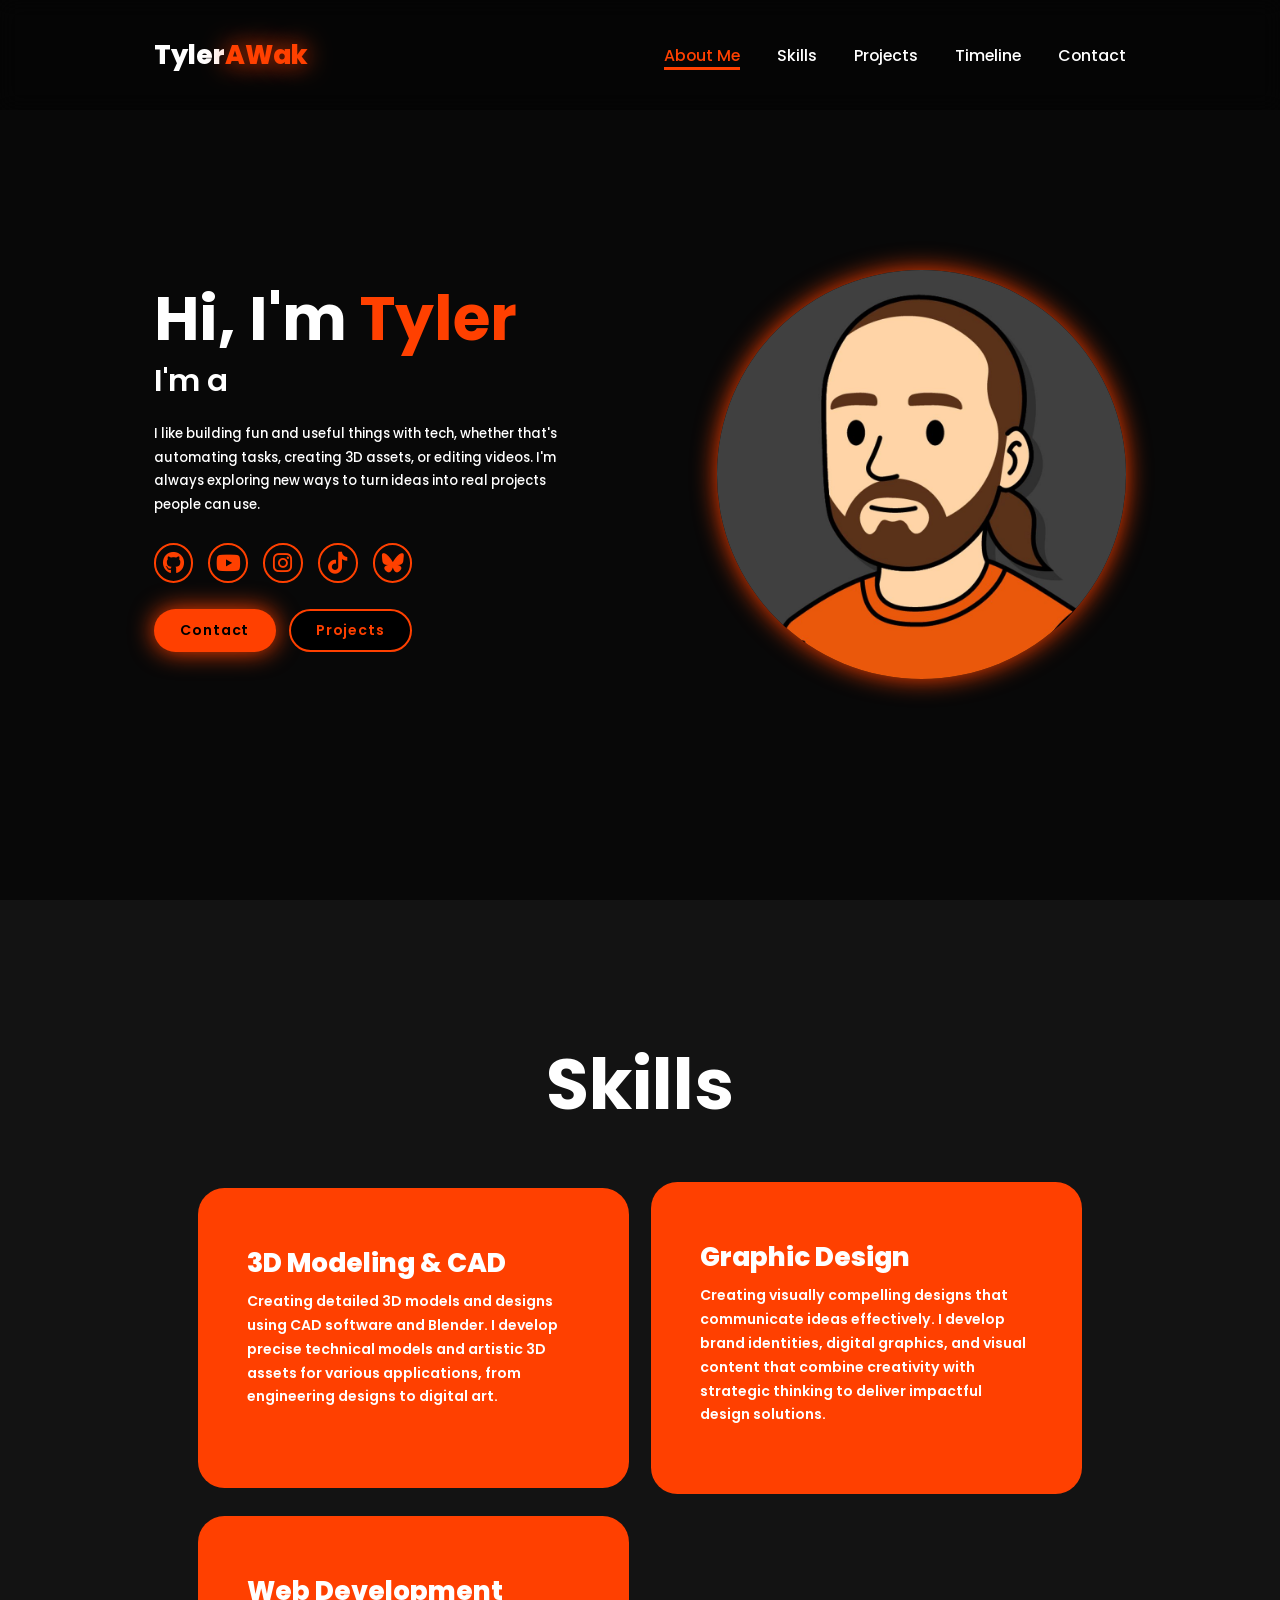
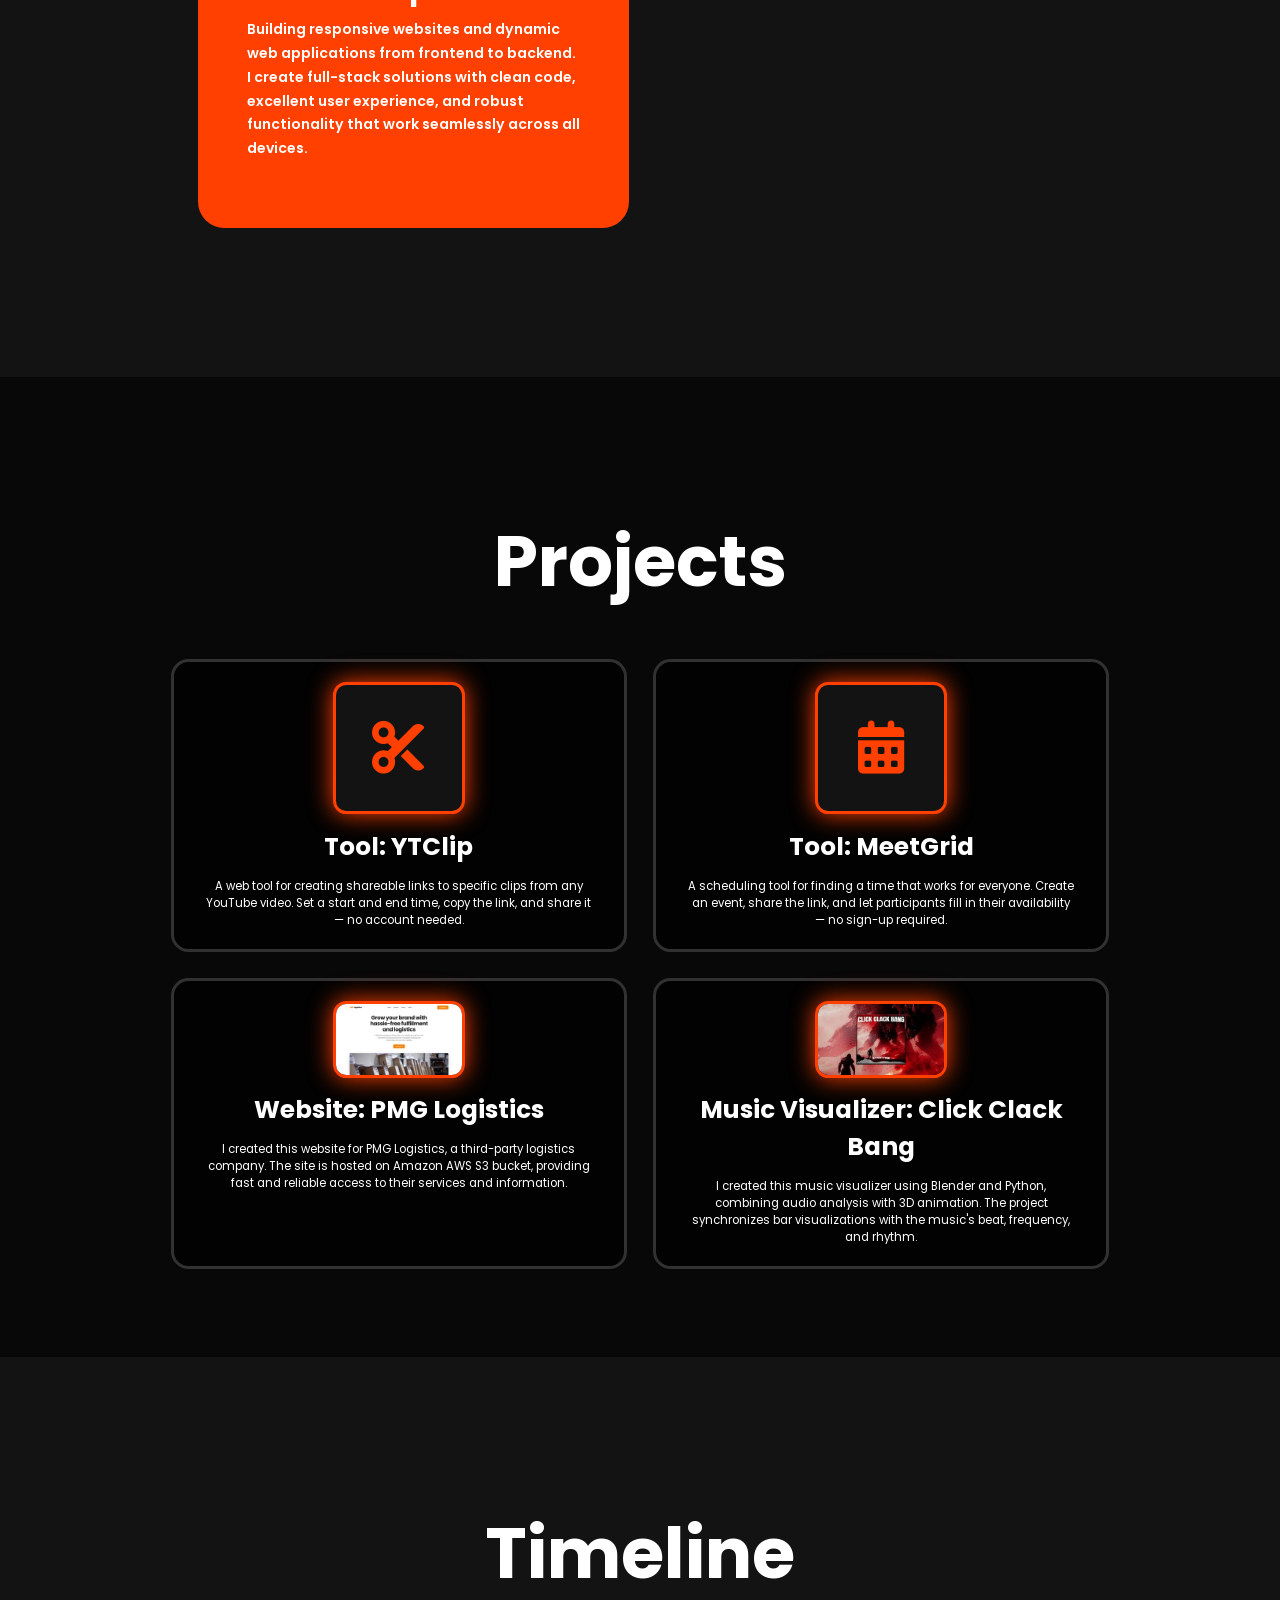
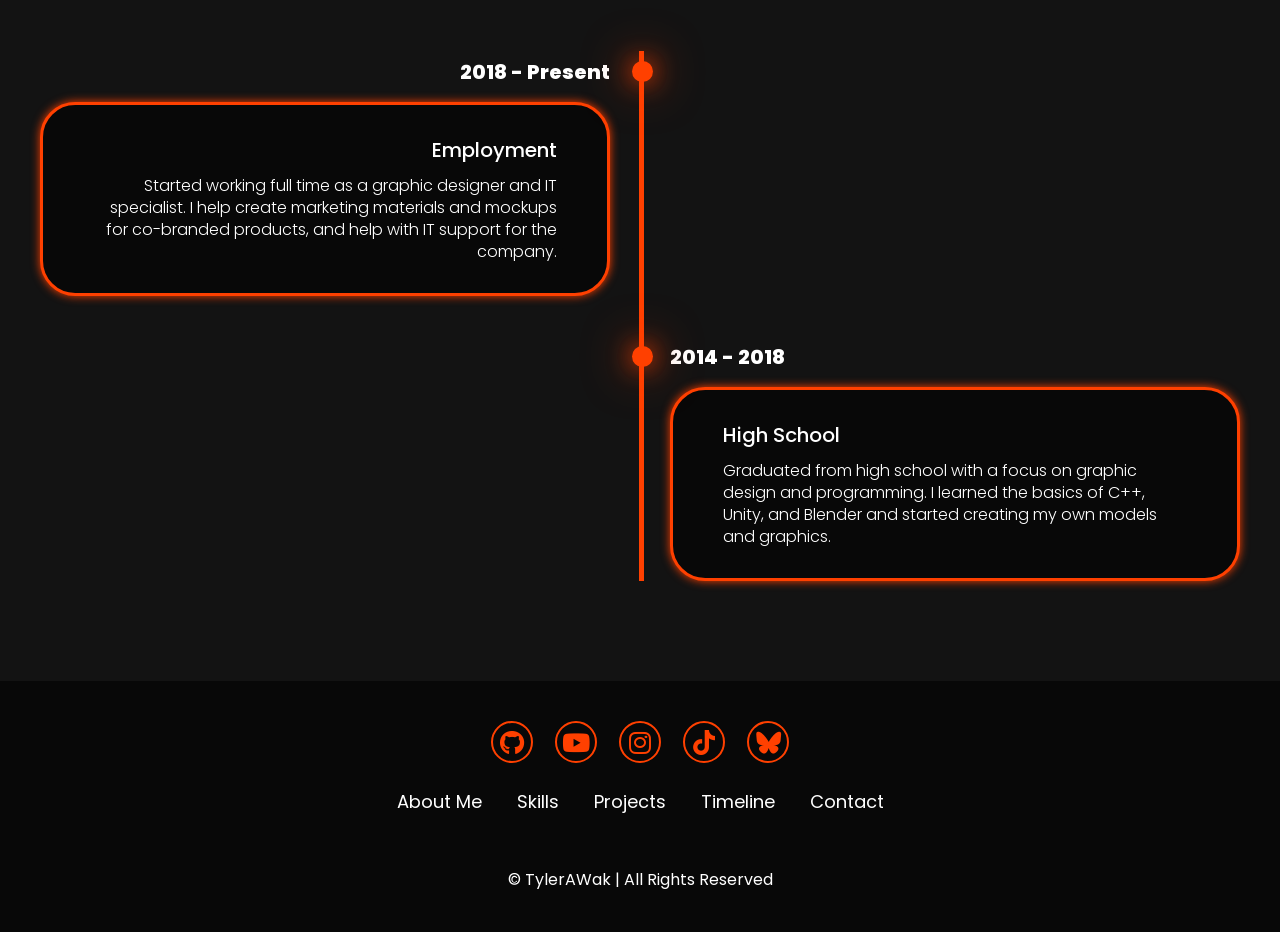
==== index.html @ 05d2273f "Initial portfolio" ====
<!DOCTYPE html>
<html lang="en">
<head>
  <meta charset="UTF-8">
  <meta name="viewport" content="width=device-width, initial-scale=1.0">
  <title>TylerAWak</title>
  <link rel="stylesheet" href="style.css">
  <link rel="stylesheet" href="https://cdnjs.cloudflare.com/ajax/libs/font-awesome/6.7.0/css/all.min.css">
  <link href="https://fonts.googleapis.com/css2?family=Poppins:wght@300;400;500;600;700;800&display=swap" rel="stylesheet">
</head>
<body>

  <header class="header">
    <a href="#home" class="logo">Tyler<span>AWak</span></a>
    <i class="fas fa-bars" id="menu-icon"></i>
    <nav class="navbar">
      <a href="#home" class="active">About Me</a>
      <a href="#skills">Skills</a>
      <a href="#projects">Projects</a>
      <a href="#timeline">Timeline</a>
      <a href="mailto:contact@tylerawak.com">Contact</a>
    </nav>
  </header>

  <section class="home" id="home">
    <div class="home-content">
      <h1>Hi, I'm <span>Tyler</span></h1>
      <h3 class="text-animation">I'm a <span></span></h3>
      <p>I like building fun and useful things with tech, whether that's automating tasks, creating 3D assets, or editing videos. I'm always exploring new ways to turn ideas into real projects people can use.</p>
      <div class="social-icons">
        <a href="https://github.com/tylerawak" target="_blank" rel="noopener noreferrer"><i class="fa-brands fa-github"></i></a>
        <a href="https://www.youtube.com/@Tyler_A_Wak" target="_blank" rel="noopener noreferrer"><i class="fa-brands fa-youtube"></i></a>
        <a href="https://www.instagram.com/tyler_a_wak" target="_blank" rel="noopener noreferrer"><i class="fa-brands fa-instagram"></i></a>
        <a href="https://www.tiktok.com/@tylerawak" target="_blank" rel="noopener noreferrer"><i class="fa-brands fa-tiktok"></i></a>
        <a href="https://bsky.app/profile/tylerawak.com" target="_blank" rel="noopener noreferrer"><i class="fa-brands fa-bluesky"></i></a>
      </div>
      <div class="btn-group">
        <a href="mailto:contact@tylerawak.com" class="btn">Contact</a>
        <a href="#projects" class="btn">Projects</a>
      </div>
    </div>
    <div class="home-img">
      <img src="image.jpg" alt="Tyler">
    </div>
  </section>

  <section class="skills" id="skills">
    <h2 class="heading">Skills</h2>
    <div class="skills-container">
      <div class="service-box">
        <div class="service-info">
          <h4>3D Modeling & CAD</h4>
          <p>Creating detailed 3D models and designs using CAD software and Blender. I develop precise technical models and artistic 3D assets for various applications, from engineering designs to digital art.</p>
        </div>
      </div>
      <div class="service-box">
        <div class="service-info">
          <h4>Graphic Design</h4>
          <p>Creating visually compelling designs that communicate ideas effectively. I develop brand identities, digital graphics, and visual content that combine creativity with strategic thinking to deliver impactful design solutions.</p>
        </div>
      </div>
      <div class="service-box">
        <div class="service-info">
          <h4>Web Development</h4>
          <p>Building responsive websites and dynamic web applications from frontend to backend. I create full-stack solutions with clean code, excellent user experience, and robust functionality that work seamlessly across all devices.</p>
        </div>
      </div>
    </div>
  </section>

  <section class="projects" id="projects">
    <div class="projects-box">
      <h2 class="heading">Projects</h2>
      <div class="wrapper">
        <a href="https://ytclip.tylerawak.net" target="_blank" rel="noopener noreferrer" class="project-item">
          <div class="project-icon"><i class="fa-solid fa-scissors"></i></div>
          <h2>Tool: YTClip</h2>
          <p>A web tool for creating shareable links to specific clips from any YouTube video. Set a start and end time, copy the link, and share it — no account needed.</p>
        </a>
        <a href="https://meetgrid.tylerawak.net" target="_blank" rel="noopener noreferrer" class="project-item">
          <div class="project-icon"><i class="fa-solid fa-calendar-days"></i></div>
          <h2>Tool: MeetGrid</h2>
          <p>A scheduling tool for finding a time that works for everyone. Create an event, share the link, and let participants fill in their availability — no sign-up required.</p>
        </a>
        <a href="https://pmglogistics3pl.com" target="_blank" rel="noopener noreferrer" class="project-item">
          <img src="project_images/pmg3pl.jpg" alt="PMG Logistics">
          <h2>Website: PMG Logistics</h2>
          <p>I created this website for PMG Logistics, a third-party logistics company. The site is hosted on Amazon AWS S3 bucket, providing fast and reliable access to their services and information.</p>
        </a>
        <a href="https://youtu.be/DeD486aWuVc" target="_blank" rel="noopener noreferrer" class="project-item">
          <img src="project_images/ccb.jpg" alt="Click Clack Bang Music Visualizer">
          <h2>Music Visualizer: Click Clack Bang</h2>
          <p>I created this music visualizer using Blender and Python, combining audio analysis with 3D animation. The project synchronizes bar visualizations with the music's beat, frequency, and rhythm.</p>
        </a>
      </div>
    </div>
  </section>

  <section class="timeline" id="timeline">
    <h2 class="heading">Timeline</h2>
    <div class="timeline-items">
      <div class="timeline-item">
        <div class="timeline-dot"></div>
        <div class="timeline-date">2018 - Present</div>
        <div class="timeline-content">
          <h3>Employment</h3>
          <p>Started working full time as a graphic designer and IT specialist. I help create marketing materials and mockups for co-branded products, and help with IT support for the company.</p>
        </div>
      </div>
      <div class="timeline-item">
        <div class="timeline-dot"></div>
        <div class="timeline-date">2014 - 2018</div>
        <div class="timeline-content">
          <h3>High School</h3>
          <p>Graduated from high school with a focus on graphic design and programming. I learned the basics of C++, Unity, and Blender and started creating my own models and graphics.</p>
        </div>
      </div>
    </div>
  </section>

  <footer class="footer">
    <div class="social">
      <a href="https://github.com/tylerawak" target="_blank" rel="noopener noreferrer"><i class="fa-brands fa-github"></i></a>
      <a href="https://www.youtube.com/@Tyler_A_Wak" target="_blank" rel="noopener noreferrer"><i class="fa-brands fa-youtube"></i></a>
      <a href="https://www.instagram.com/tyler_a_wak" target="_blank" rel="noopener noreferrer"><i class="fa-brands fa-instagram"></i></a>
      <a href="https://www.tiktok.com/@tylerawak" target="_blank" rel="noopener noreferrer"><i class="fa-brands fa-tiktok"></i></a>
      <a href="https://bsky.app/profile/tylerawak.com" target="_blank" rel="noopener noreferrer"><i class="fa-brands fa-bluesky"></i></a>
    </div>
    <ul class="list">
      <li><a href="#home">About Me</a></li>
      <li><a href="#skills">Skills</a></li>
      <li><a href="#projects">Projects</a></li>
      <li><a href="#timeline">Timeline</a></li>
      <li><a href="mailto:contact@tylerawak.com">Contact</a></li>
    </ul>
    <p class="copyright">© TylerAWak | All Rights Reserved</p>
  </footer>

  <script src="script.js"></script>
</body>
</html>
---- style.css ----
* {
  margin: 0;
  padding: 0;
  box-sizing: border-box;
  text-decoration: none;
  border: none;
  outline: none;
  scroll-behavior: smooth;
  font-family: "Poppins", sans-serif;
}
:root {
  --bg-color: #080808;
  --second-bg-color: #131313;
  --text-color: #fff;
  --main-color: #ff4000;
}
html {
  font-size: 60%;
  overflow-x: hidden;
}
body {
  background: var(--bg-color);
  color: var(--text-color);
}
.header {
  position: fixed;
  top: 0;
  left: 0;
  width: 100%;
  padding: 4rem 12%;
  background: rgba(0,0,0,0.3);
  backdrop-filter: blur(10px);
  display: flex;
  justify-content: space-between;
  align-items: center;
  z-index: 5;
}
.logo {
  font-size: 3rem;
  color: var(--text-color);
  font-weight: 800;
  cursor: pointer;
  transition: 0.3s ease;
}
.logo:hover { transform: scale(1.1); }
.logo span { text-shadow: 0 0 25px var(--main-color); color: var(--main-color); }
.navbar a {
  font-size: 1.8rem;
  color: var(--text-color);
  margin-left: 4rem;
  font-weight: 500;
  transition: 0.3s ease;
  border-bottom: 3px solid transparent;
}
.navbar a:hover,
.navbar a.active {
  color: var(--main-color);
  border-bottom: 3px solid var(--main-color);
}
#menu-icon {
  font-size: 3.6rem;
  color: var(--main-color);
  display: none;
}
section {
  min-height: 100vh;
  padding: 10rem 12% 10rem;
}

/* Home */
.home {
  display: flex;
  align-items: center;
  justify-content: center;
  gap: 15rem;
}
.home-content {
  display: flex;
  flex-direction: column;
  align-items: baseline;
  text-align: left;
  justify-content: center;
  margin-top: 3rem;
}
span { color: var(--main-color); }
.home-content h3 {
  margin-bottom: 2rem;
  margin-top: 1rem;
  font-size: 3.5rem;
}
.home-content h1 {
  font-size: 7rem;
  font-weight: 700;
  margin-top: 1.5rem;
  line-height: 1;
}
.home-img { border-radius: 50%; }
.home-img img {
  position: relative;
  top: 3rem;
  width: 32vw;
  border-radius: 50%;
  box-shadow: 0 0 25px var(--main-color);
  cursor: pointer;
  transition: 0.4s ease-in-out;
}
.home-img img:hover {
  box-shadow: 0 0 25px var(--main-color), 0 0 50px var(--main-color), 0 0 100px var(--main-color);
}
.home-content p {
  font-size: 1.5rem;
  font-weight: 500;
  line-height: 1.8;
  max-width: 1000px;
}
.social-icons a {
  display: inline-flex;
  justify-content: center;
  align-items: center;
  width: 4.5rem;
  height: 4.5rem;
  background: transparent;
  border: 2px solid var(--main-color);
  font-size: 2.5rem;
  border-radius: 50%;
  color: var(--main-color);
  margin: 3rem 1.5rem 3rem 0;
  transition: 0.3s ease-in-out;
}
.social-icons a:hover {
  color: var(--text-color);
  transform: scale(1.3) translateY(-5px);
  box-shadow: 0 0 25px var(--main-color);
  background-color: var(--main-color);
}
.btn {
  display: inline-block;
  padding: 1rem 2.8rem;
  background: var(--main-color);
  box-shadow: 0 0 25px var(--main-color);
  border-radius: 4rem;
  font-size: 1.6rem;
  color: #000;
  border: 2px solid transparent;
  letter-spacing: 0.1rem;
  font-weight: 600;
  transition: 0.3s ease-in-out;
  cursor: pointer;
}
.btn:hover {
  transform: scale(1.05);
  box-shadow: 0 0 50px var(--main-color);
}
.btn-group {
  display: flex;
  align-items: center;
  gap: 1.5rem;
}
.btn-group a:nth-of-type(2) {
  background-color: #000;
  color: var(--main-color);
  border: 2px solid var(--main-color);
  box-shadow: 0 0 25px transparent;
}
.btn-group a:nth-of-type(2):hover {
  box-shadow: 0 0 25px var(--main-color);
  background-color: var(--main-color);
  color: #000;
}
.text-animation {
  font-size: 3.4rem;
  font-weight: 600;
  min-width: 280px;
}
.text-animation span { position: relative; }
.text-animation span::before {
  content: "Computer Nerd";
  color: var(--main-color);
  animation: words 20s infinite;
}
.text-animation span::after {
  content: "";
  background-color: var(--bg-color);
  position: absolute;
  width: calc(100% + 8px);
  height: 100%;
  border-left: 3px solid var(--bg-color);
  right: -8px;
  animation: cursor 0.6s infinite, typing 20s steps(16) infinite;
}
@keyframes cursor { to { border-left: 2px solid var(--main-color); } }
@keyframes words {
  0%,  25% { content: "Computer Nerd"; }
  26%, 50% { content: "3D Modeler"; }
  51%, 75% { content: "Graphic Designer"; }
  76%,100% { content: "Web Developer"; }
}
@keyframes typing {
  10%,15%,35%,40%,60%,65%,85%,90% { width: 0; }
  5%,25%,30%,50%,55%,75%,80%,100% { width: calc(100% + 8px); }
}

/* Shared heading */
.heading {
  font-size: 8rem;
  text-align: center;
  margin: 5rem 0;
}

/* Skills */
.skills {
  background: var(--second-bg-color);
}
.skills h2 {
  margin-bottom: 5rem;
  color: var(--text-color);
}
.skills-container {
  display: grid;
  grid-template-columns: repeat(3, 1fr);
  align-items: center;
  gap: 2.5rem;
}
.service-box {
  background-color: var(--main-color);
  min-height: 300px;
  border-radius: 3rem;
  border: 5px solid transparent;
  cursor: pointer;
  transition: 0.4s ease-in-out;
}
.service-box:hover {
  background: #fff;
  color: #000;
  border: 5px solid var(--main-color);
  transform: scale(1.03);
}
.service-box .service-info {
  display: flex;
  flex-direction: column;
  text-align: left;
  justify-content: left;
  align-items: baseline;
  padding: 5rem;
}
.service-info h4 {
  font-size: 3rem;
  font-weight: 800;
  line-height: 2;
}
.service-info p {
  font-size: 1.6rem;
  font-weight: 600;
  line-height: 1.7;
  margin: auto;
  margin-bottom: 2rem;
}

/* Projects */
.projects { background: var(--bg-color); }
.projects-box {
  display: flex;
  align-items: center;
  justify-content: center;
  flex-direction: column;
}
.projects .heading { margin-bottom: 5rem; }
.wrapper {
  display: grid;
  grid-template-columns: repeat(2, 1fr);
  gap: 3rem;
  padding: 0 2rem;
  width: 100%;
  max-width: 1200px;
}
.project-item {
  background: rgba(0,0,0,0.7);
  border: 3px solid rgba(238,238,238,0.2);
  border-radius: 2rem;
  padding: 20px 30px;
  cursor: pointer;
  display: flex;
  flex-direction: column;
  align-items: center;
  justify-content: flex-start;
  text-align: center;
  gap: 1.5rem;
  color: var(--text-color);
  transition: 0.4s ease-in-out;
  text-decoration: none;
}
.project-item:hover {
  border: 3px solid var(--main-color);
  transform: translateY(-10px) scale(1.03);
  box-shadow: 0 0 50px var(--main-color);
}
.project-item img {
  width: 15rem;
  border-radius: 1.5rem;
  border: 3px solid var(--main-color);
  box-shadow: 0 0 25px var(--main-color);
}
.project-icon {
  width: 15rem;
  height: 15rem;
  border-radius: 1.5rem;
  border: 3px solid var(--main-color);
  box-shadow: 0 0 25px var(--main-color);
  display: flex;
  align-items: center;
  justify-content: center;
  font-size: 6rem;
  color: var(--main-color);
  background: var(--second-bg-color);
}
.project-item h2 { font-size: 2.8rem; }
.project-item p { font-size: 1.3rem; }

/* Timeline */
.timeline {
  padding: 100px 15px;
  background: var(--second-bg-color);
}
.timeline h2 { margin-bottom: 5rem; }
.timeline-items {
  max-width: 1200px;
  margin: auto;
  display: flex;
  flex-wrap: wrap;
  position: relative;
}
.timeline-items::before {
  content: "";
  position: absolute;
  width: 5px;
  height: 100%;
  background-color: var(--main-color);
  left: calc(50% - 1px);
}
.timeline-item {
  margin-bottom: 40px;
  width: 100%;
  position: relative;
}
.timeline-item:last-child { margin-bottom: 0; }
.timeline-item:nth-child(odd) {
  padding-right: calc(50% + 30px);
  text-align: right;
}
.timeline-item:nth-child(even) { padding-left: calc(50% + 30px); }
.timeline-dot {
  height: 21px;
  width: 21px;
  background-color: var(--main-color);
  box-shadow: 0 0 25px var(--main-color), 0 0 50px var(--main-color);
  position: absolute;
  left: calc(50% - 8px);
  border-radius: 50%;
  top: 10px;
}
.timeline-date {
  font-size: 20px;
  font-weight: 800;
  color: var(--text-color);
  margin: 6px 0 15px;
}
.timeline-content {
  background-color: var(--bg-color);
  border: 3px solid var(--main-color);
  padding: 30px 50px;
  border-radius: 4rem;
  box-shadow: 0 0 10px var(--main-color);
  cursor: pointer;
  transition: 0.3s ease-in-out;
}
.timeline-content:hover {
  transform: scale(1.05);
  box-shadow: 0 0 25px var(--main-color);
}
.timeline-content h3 {
  font-size: 20px;
  color: var(--text-color);
  margin: 0 0 10px;
  font-weight: 500;
}
.timeline-content p {
  color: var(--text-color);
  font-size: 16px;
  font-weight: 300;
  line-height: 22px;
}

/* Scrollbar */
::-webkit-scrollbar { width: 15px; }
::-webkit-scrollbar-thumb { background-color: var(--main-color); }
::-webkit-scrollbar-track { background-color: var(--bg-color); }

/* Footer */
.footer {
  position: relative;
  bottom: 0;
  width: 100%;
  padding: 40px 0;
  background-color: var(--bg-color);
}
.footer .social {
  text-align: center;
  padding-bottom: 25px;
}
.footer .social a {
  font-size: 25px;
  color: var(--main-color);
  border: 2px solid var(--main-color);
  width: 42px;
  height: 42px;
  line-height: 42px;
  display: inline-block;
  text-align: center;
  border-radius: 50%;
  margin: 0 10px;
  transition: 0.3s ease-in-out;
}
.footer .social a:hover {
  transform: scale(1.2) translateY(-10px);
  background-color: var(--main-color);
  color: #000;
  box-shadow: 0 0 25px var(--main-color);
}
.footer ul {
  margin: 0;
  padding: 0;
  font-size: 18px;
  line-height: 1.6;
  text-align: center;
}
.footer ul li { display: inline-block; padding: 0 15px; }
.footer ul li a {
  color: var(--text-color);
  border-bottom: 3px solid transparent;
  transition: 0.3s ease-in-out;
}
.footer ul li a:hover { border-bottom: 3px solid var(--main-color); }
.footer .copyright {
  margin-top: 50px;
  text-align: center;
  font-size: 16px;
  color: var(--text-color);
}

/* Responsive */
@media (max-width: 1285px) {
  html { font-size: 55%; }
  .skills-container {
    padding-bottom: 7rem;
    grid-template-columns: repeat(2, 1fr);
    margin: 0 5rem;
  }
}
@media (max-width: 991px) {
  header { padding: 2rem 3%; }
  section { padding: 10rem 3% 2rem; }
  .timeline-items::before { left: 7px; }
  .timeline-item:nth-child(odd) { padding-right: 0; text-align: left; }
  .timeline-item:nth-child(odd),
  .timeline-item:nth-child(even) { padding-left: 37px; }
  .timeline-dot { left: 0; }
  .skills { padding-bottom: 7rem; }
  .wrapper { grid-template-columns: 1fr; }
  .footer { padding: 2rem 3%; }
}
@media (max-width: 895px) {
  #menu-icon { display: block; }
  .navbar {
    position: absolute;
    top: 100%;
    right: 0;
    width: 50%;
    padding: 1rem 3%;
    background: rgba(0,0,0,0.8);
    backdrop-filter: blur(20px);
    border-bottom-left-radius: 2rem;
    border-left: 2px solid var(--main-color);
    border-bottom: 2px solid var(--main-color);
    display: none;
  }
  .navbar.active { display: block; }
  .navbar a { display: block; font-size: 2rem; margin: 3rem 0; color: var(--text-color); }
  .home { flex-direction: column-reverse; margin: 5rem 4rem; }
  .home-content h3 { font-size: 2.6rem; }
  .home-content h1 { font-size: 8rem; margin-top: 3rem; }
  .home-content p { max-width: 600px; margin: 0 auto; }
  .home-img img { width: 56vw; }
  .skills h2 { margin-bottom: 3rem; }
  .skills-container { grid-template-columns: 1fr; }
}
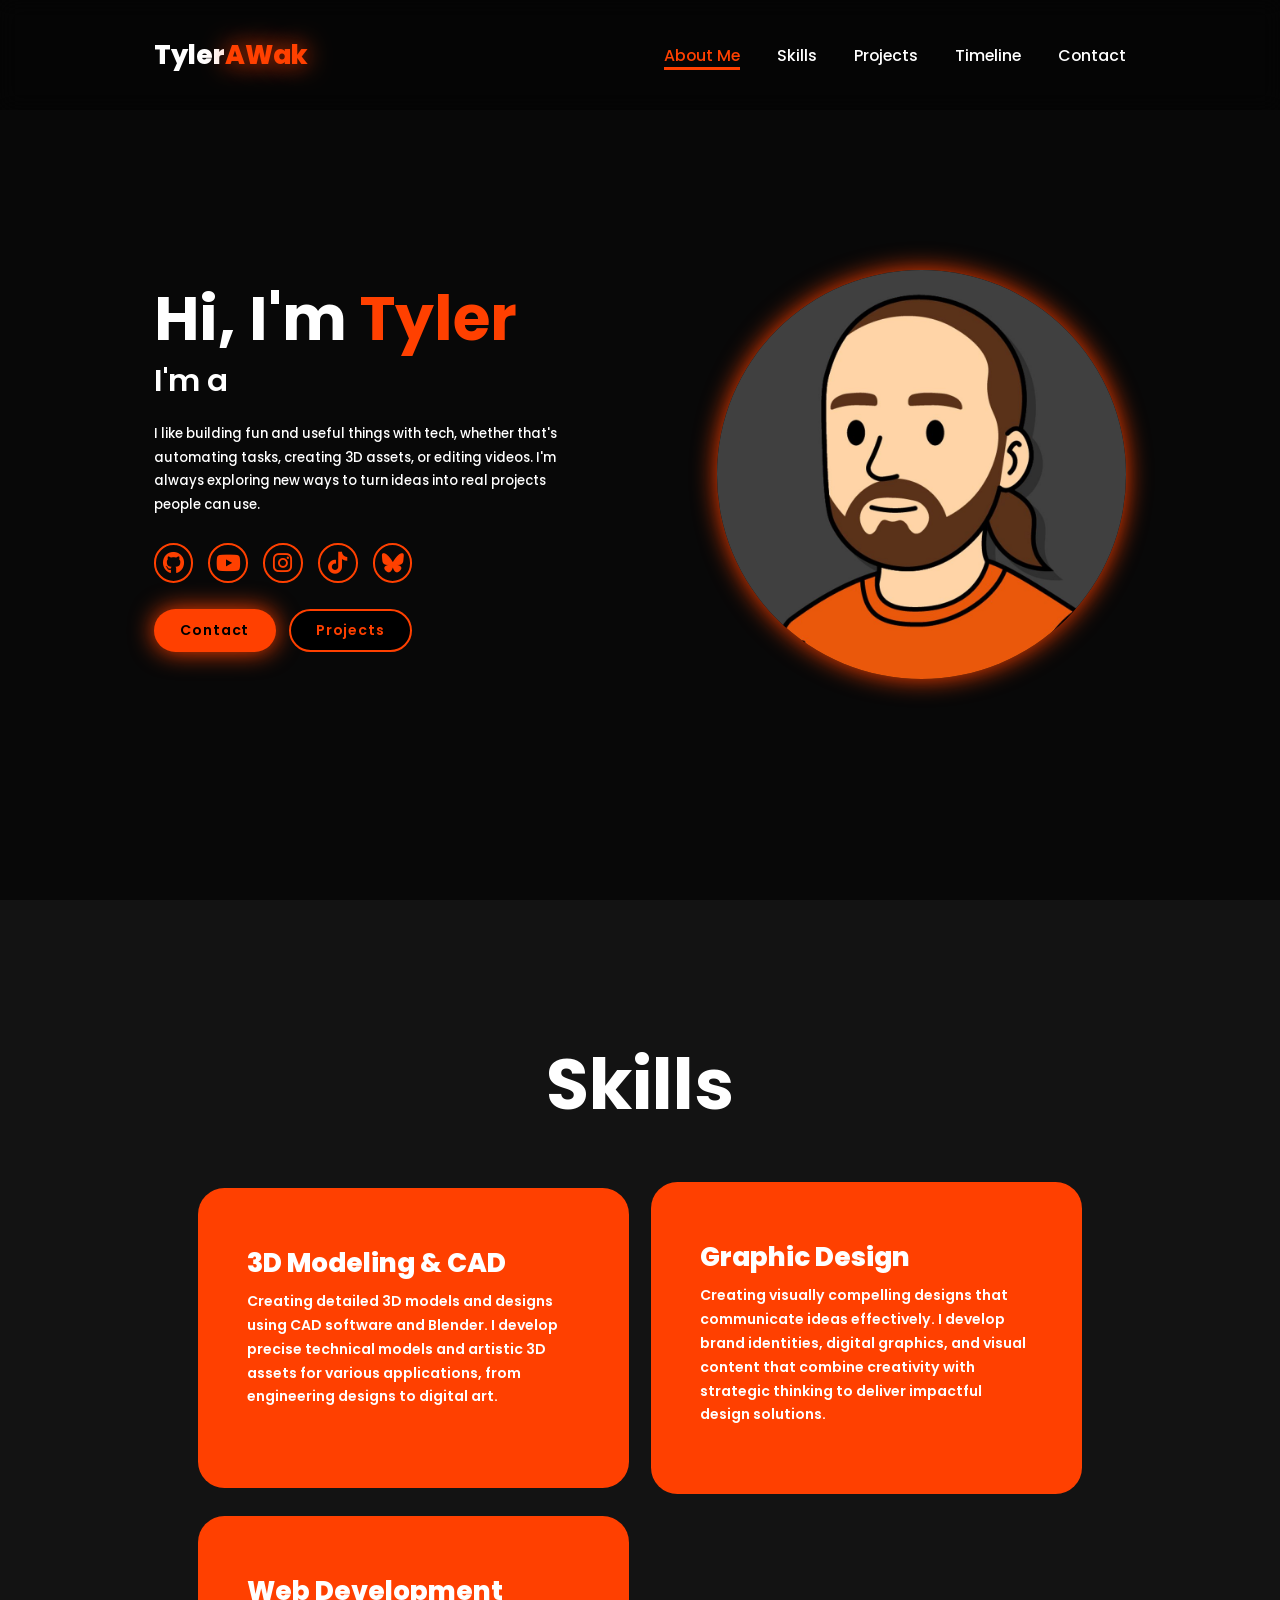
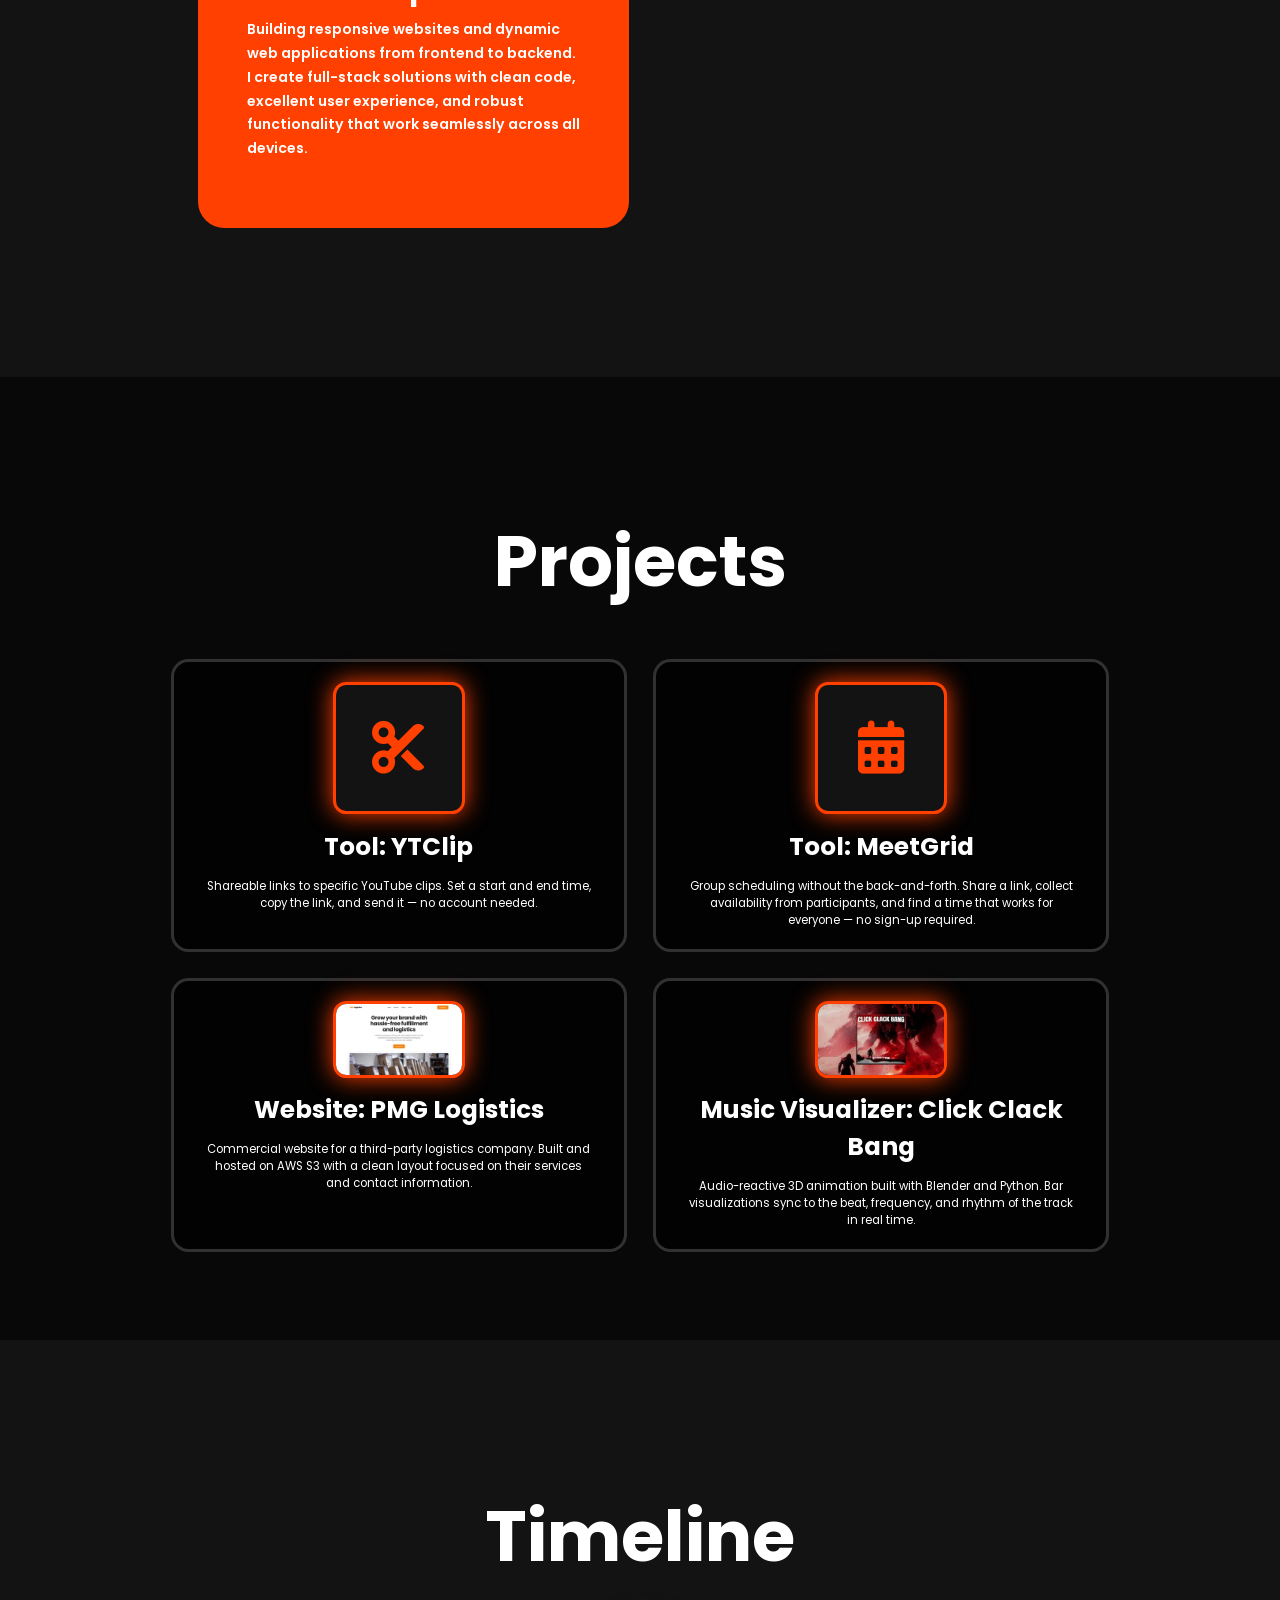
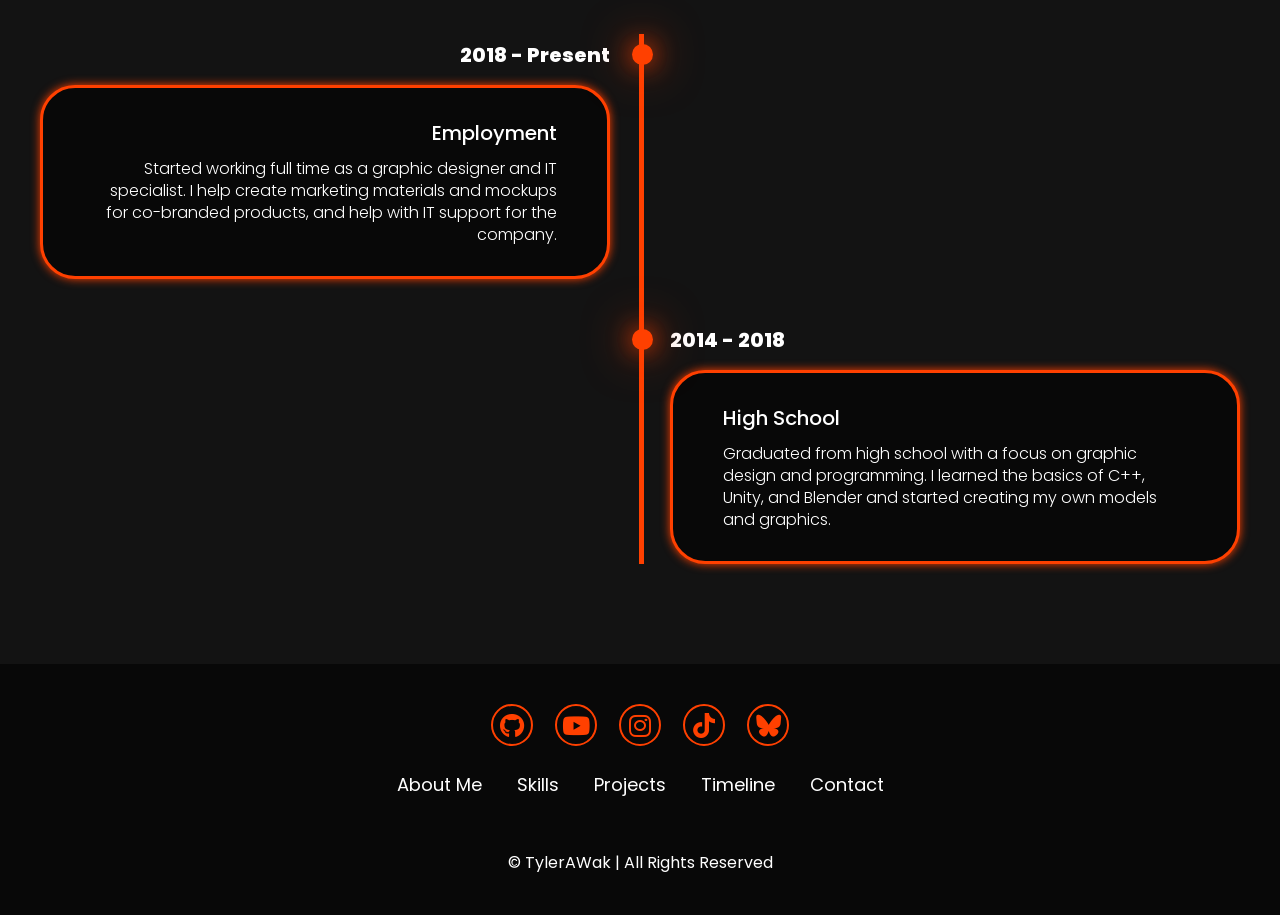
==== commit 49fc57a6: "Rewrite project descriptions for consistency" ====
--- a/index.html
+++ b/index.html
@@ -75,22 +75,22 @@
         <a href="https://ytclip.tylerawak.net" target="_blank" rel="noopener noreferrer" class="project-item">
           <div class="project-icon"><i class="fa-solid fa-scissors"></i></div>
           <h2>Tool: YTClip</h2>
-          <p>A web tool for creating shareable links to specific clips from any YouTube video. Set a start and end time, copy the link, and share it — no account needed.</p>
+          <p>Shareable links to specific YouTube clips. Set a start and end time, copy the link, and send it — no account needed.</p>
         </a>
         <a href="https://meetgrid.tylerawak.net" target="_blank" rel="noopener noreferrer" class="project-item">
           <div class="project-icon"><i class="fa-solid fa-calendar-days"></i></div>
           <h2>Tool: MeetGrid</h2>
-          <p>A scheduling tool for finding a time that works for everyone. Create an event, share the link, and let participants fill in their availability — no sign-up required.</p>
+          <p>Group scheduling without the back-and-forth. Share a link, collect availability from participants, and find a time that works for everyone — no sign-up required.</p>
         </a>
         <a href="https://pmglogistics3pl.com" target="_blank" rel="noopener noreferrer" class="project-item">
           <img src="project_images/pmg3pl.jpg" alt="PMG Logistics">
           <h2>Website: PMG Logistics</h2>
-          <p>I created this website for PMG Logistics, a third-party logistics company. The site is hosted on Amazon AWS S3 bucket, providing fast and reliable access to their services and information.</p>
+          <p>Commercial website for a third-party logistics company. Built and hosted on AWS S3 with a clean layout focused on their services and contact information.</p>
         </a>
         <a href="https://youtu.be/DeD486aWuVc" target="_blank" rel="noopener noreferrer" class="project-item">
           <img src="project_images/ccb.jpg" alt="Click Clack Bang Music Visualizer">
           <h2>Music Visualizer: Click Clack Bang</h2>
-          <p>I created this music visualizer using Blender and Python, combining audio analysis with 3D animation. The project synchronizes bar visualizations with the music's beat, frequency, and rhythm.</p>
+          <p>Audio-reactive 3D animation built with Blender and Python. Bar visualizations sync to the beat, frequency, and rhythm of the track in real time.</p>
         </a>
       </div>
     </div>
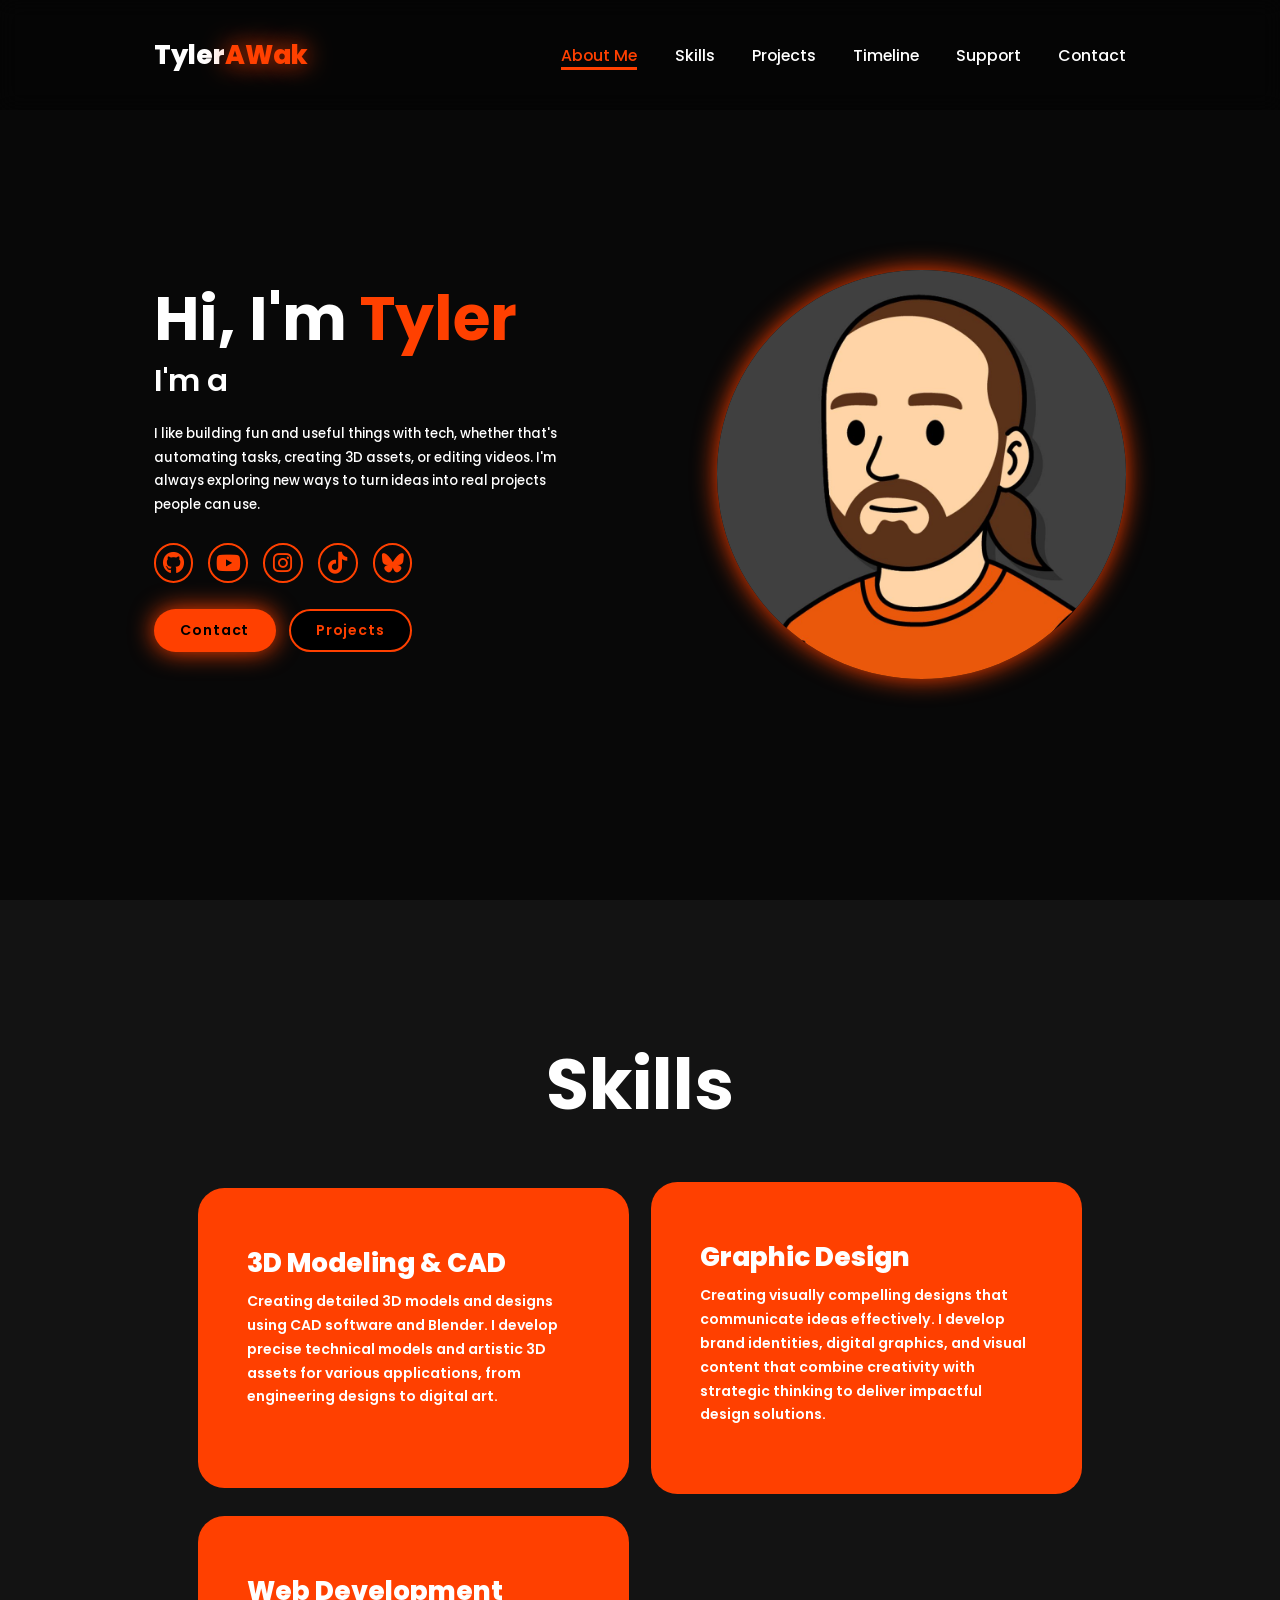
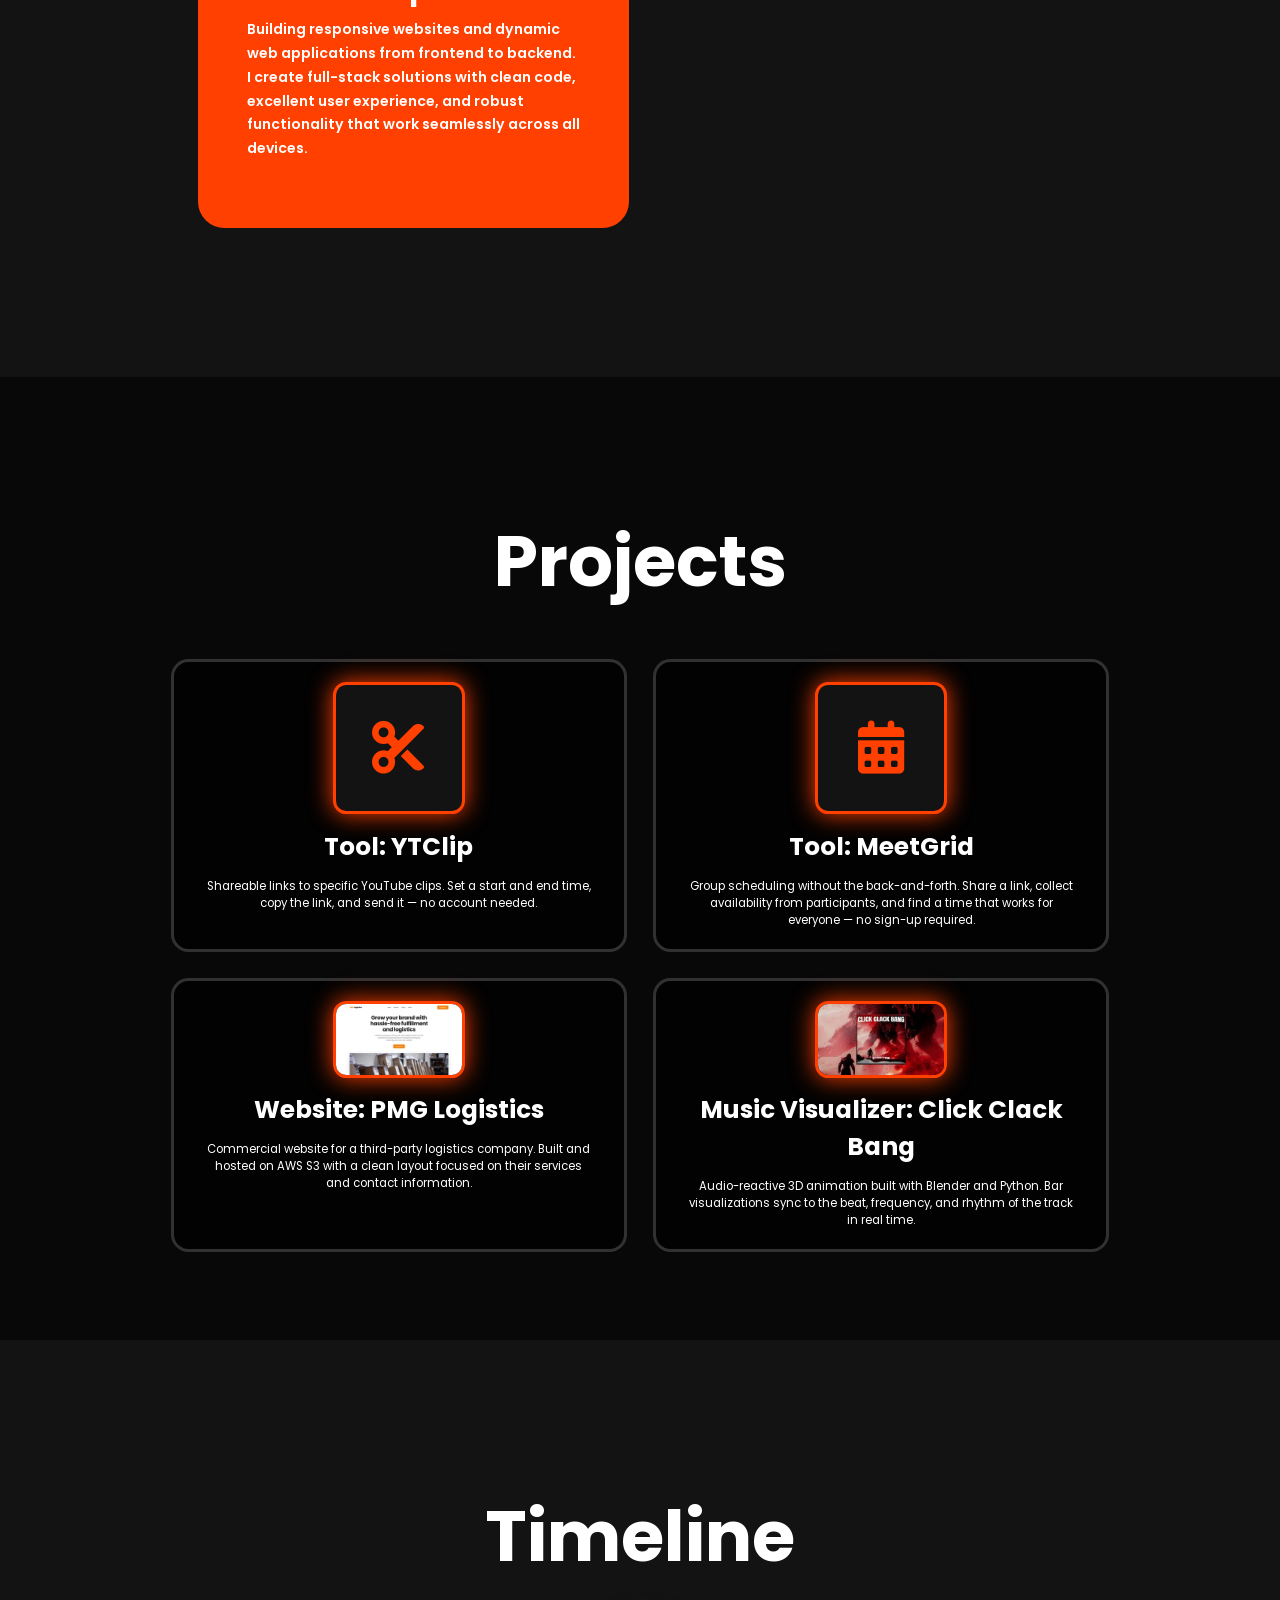
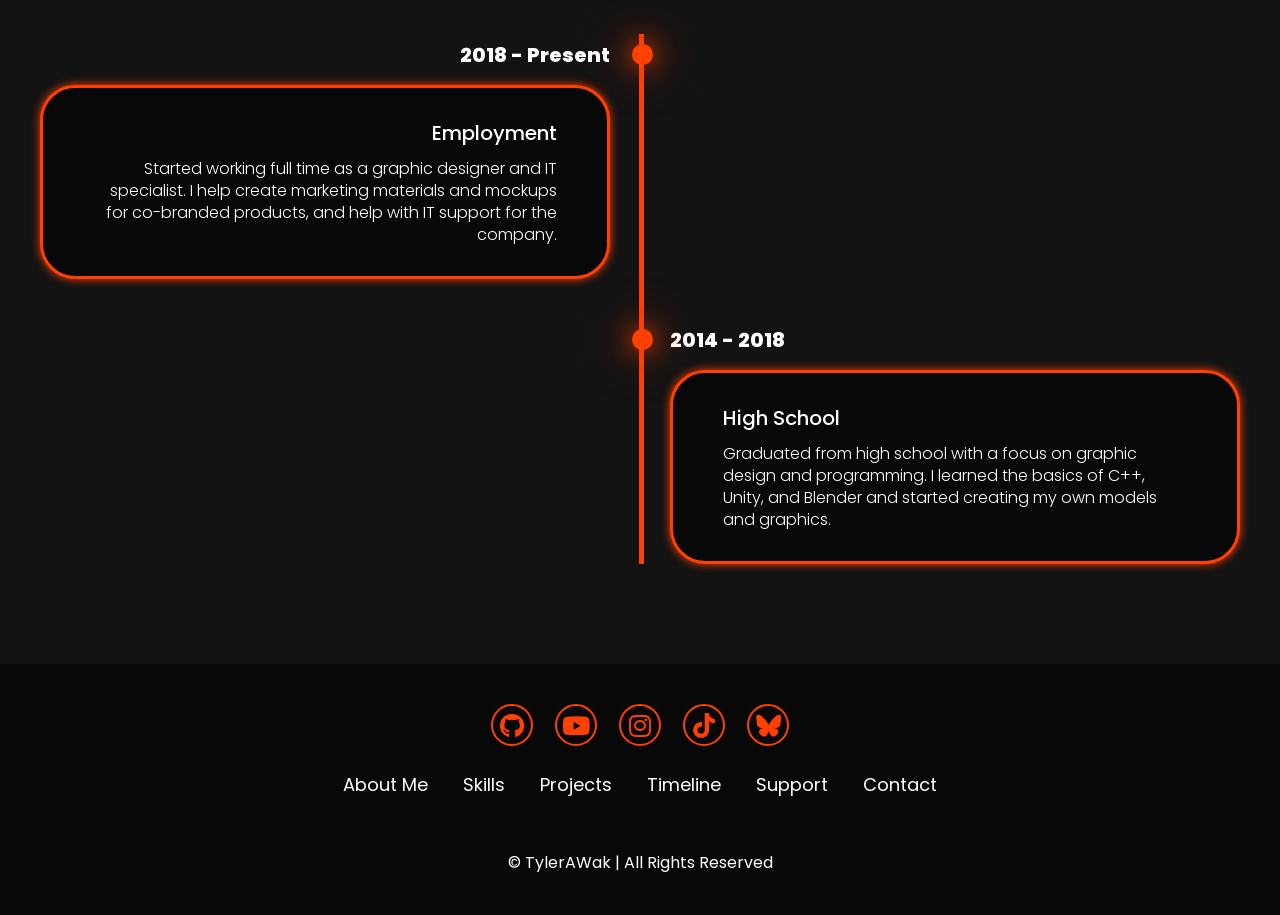
==== commit 0a638ca3: "Add remote support page and Support nav link" ====
--- a/index.html
+++ b/index.html
@@ -18,6 +18,7 @@
       <a href="#skills">Skills</a>
       <a href="#projects">Projects</a>
       <a href="#timeline">Timeline</a>
+      <a href="/support">Support</a>
       <a href="mailto:contact@tylerawak.com">Contact</a>
     </nav>
   </header>
@@ -131,6 +132,7 @@
       <li><a href="#skills">Skills</a></li>
       <li><a href="#projects">Projects</a></li>
       <li><a href="#timeline">Timeline</a></li>
+      <li><a href="/support">Support</a></li>
       <li><a href="mailto:contact@tylerawak.com">Contact</a></li>
     </ul>
     <p class="copyright">© TylerAWak | All Rights Reserved</p>
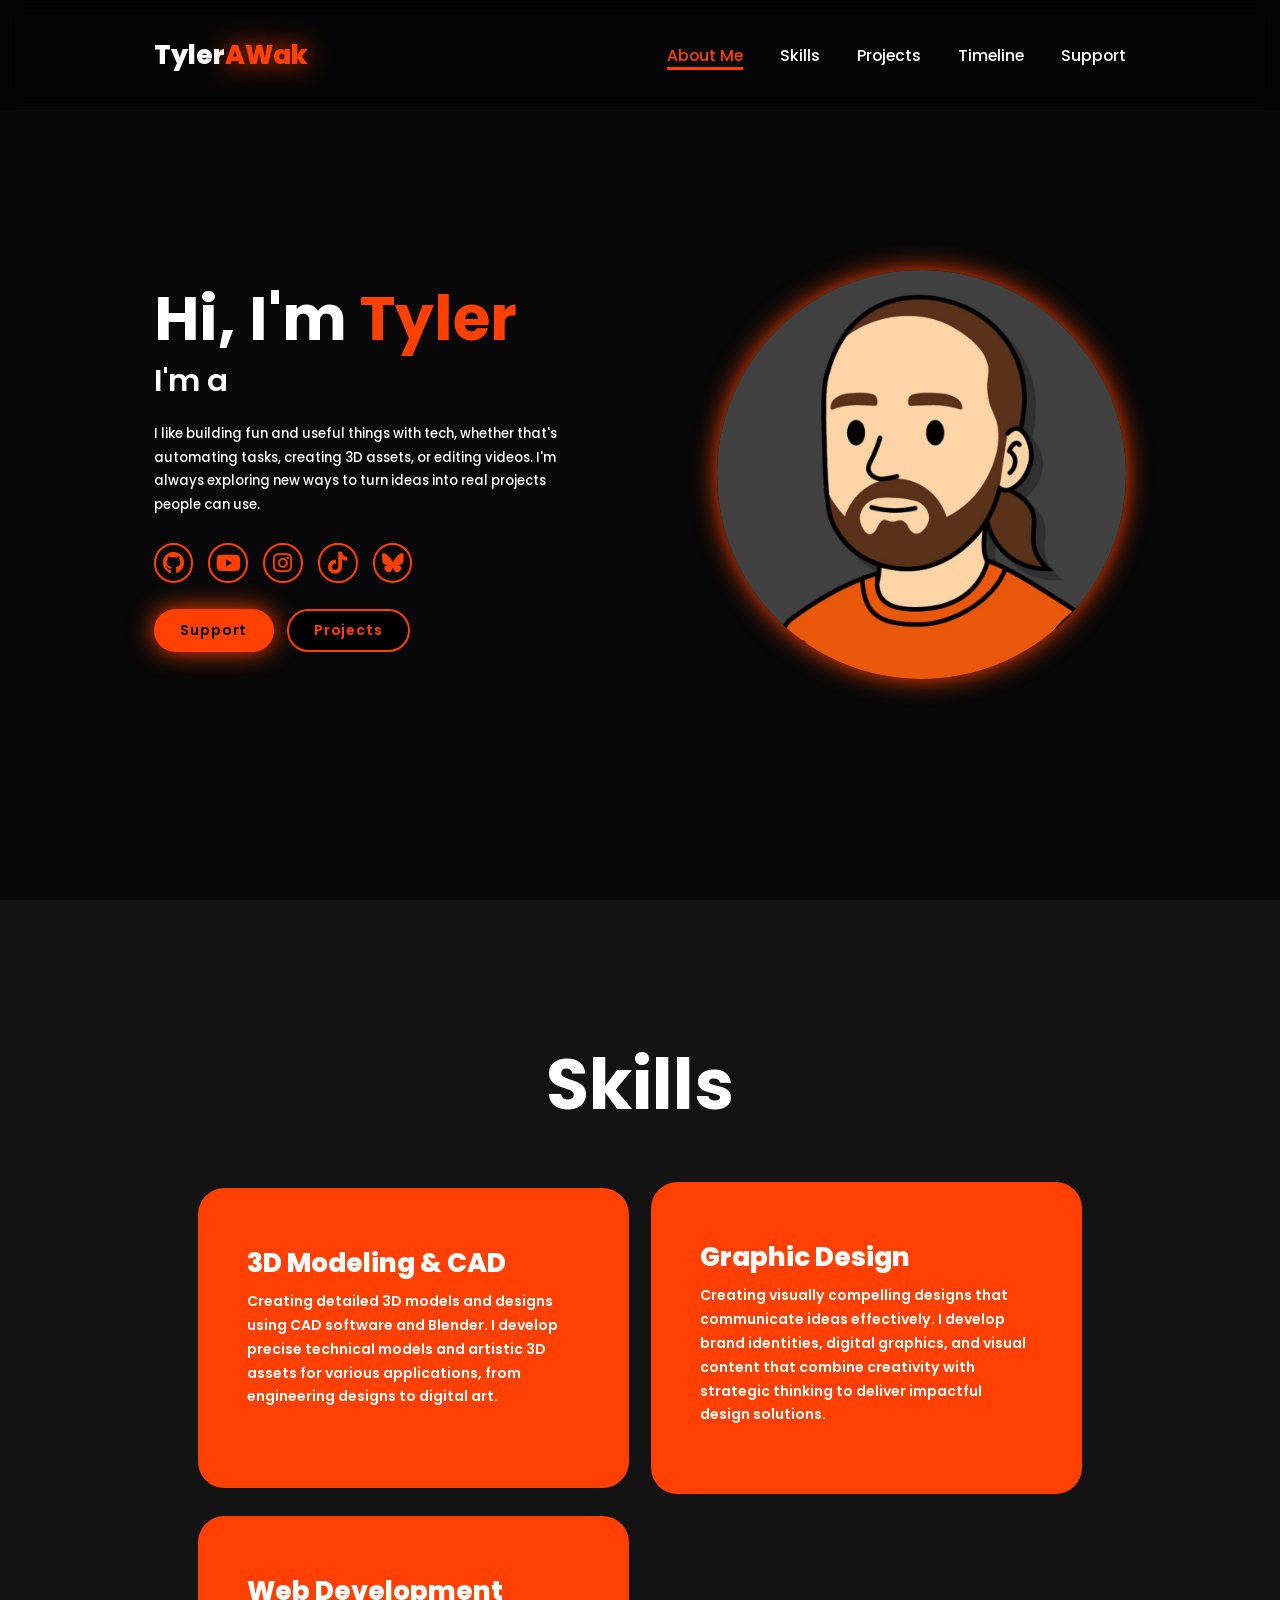
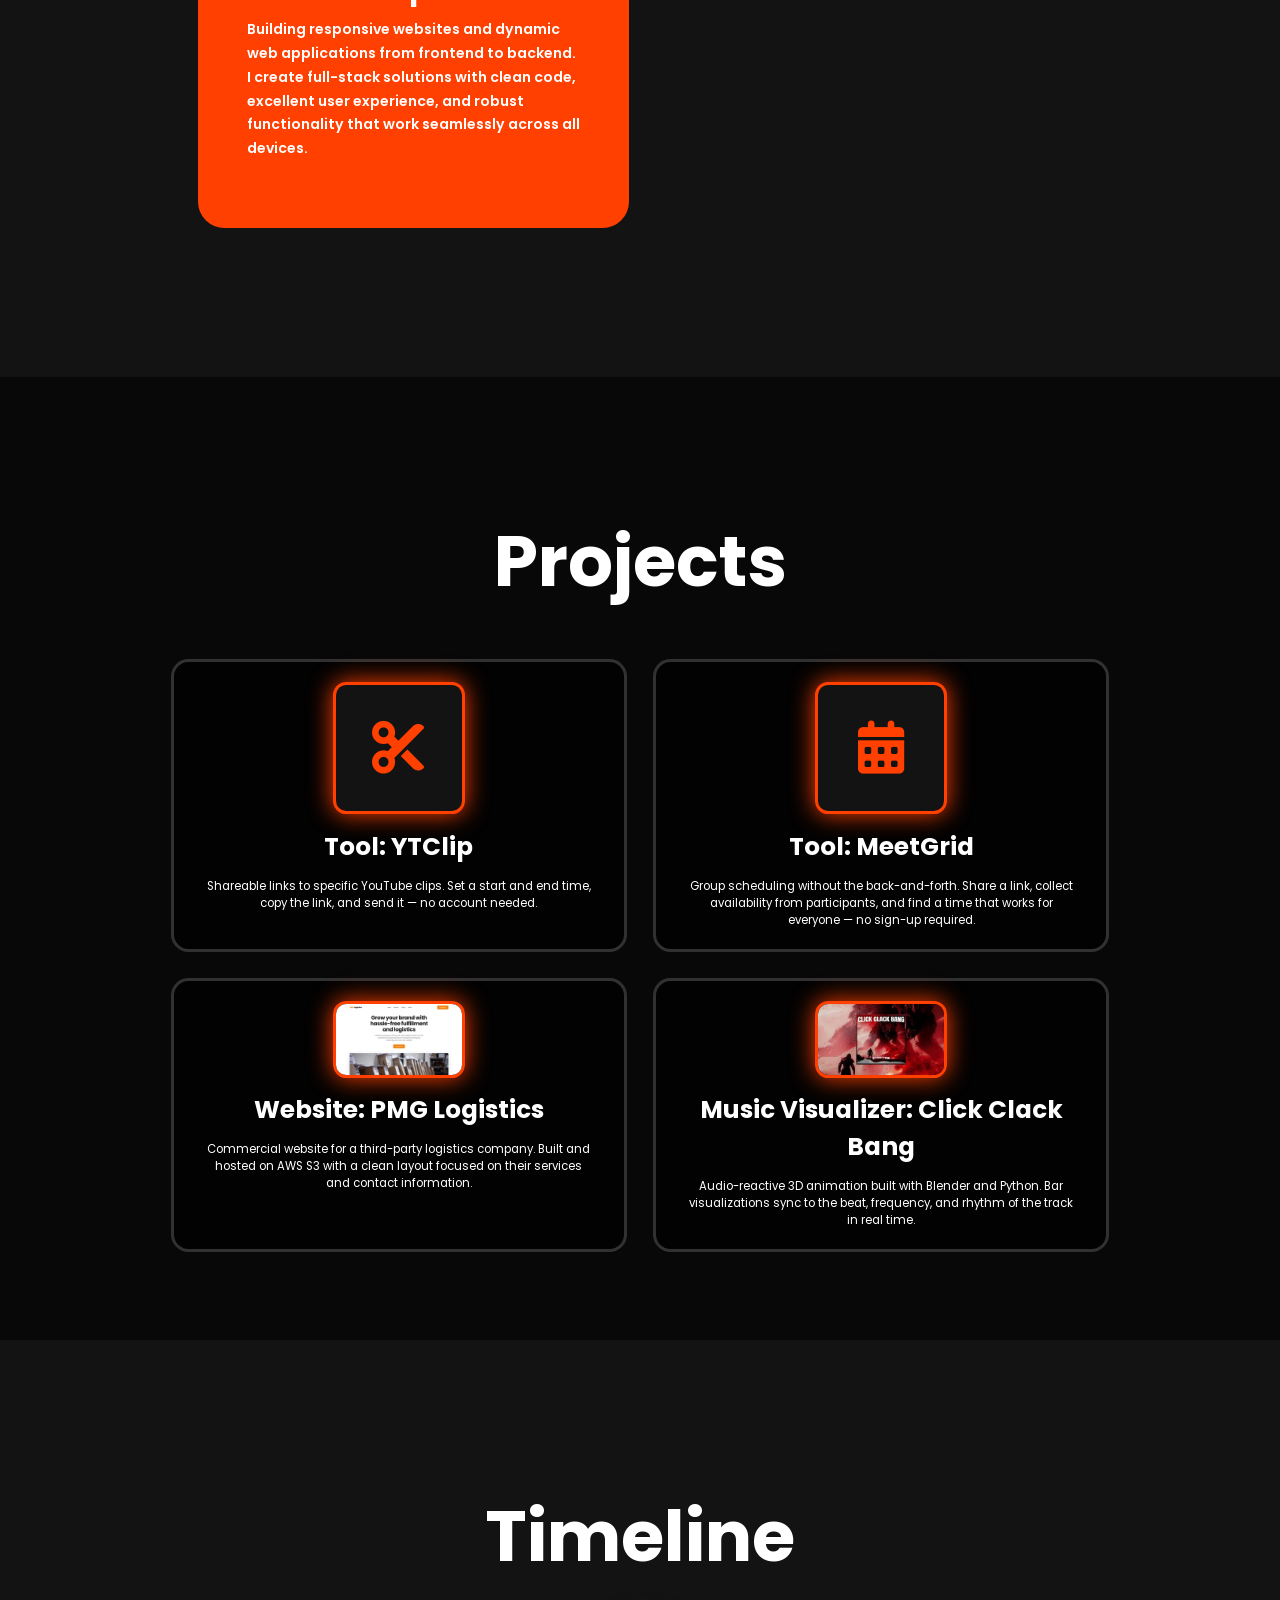
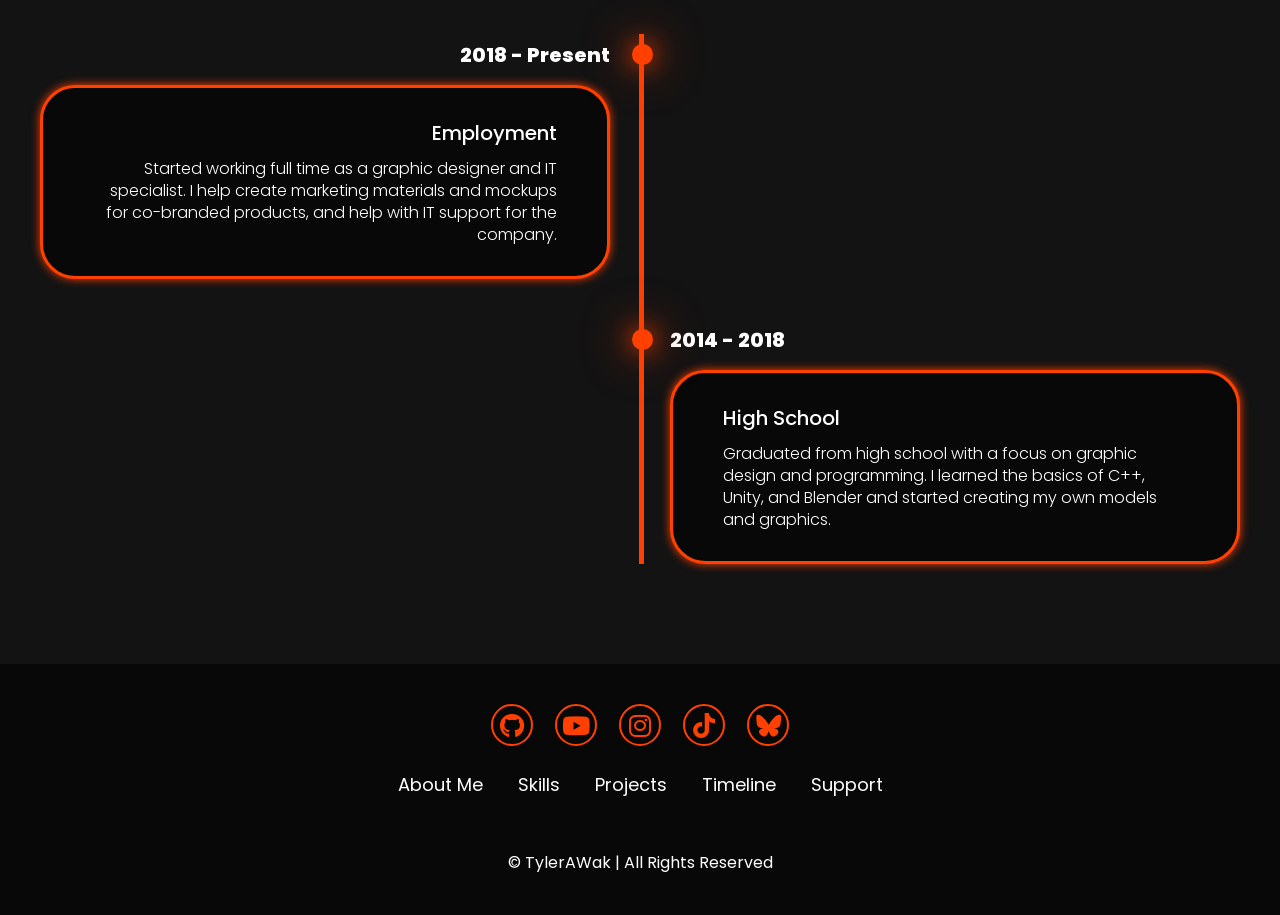
==== commit 6234ff21: "Replace contact with support button, add Jotform embed, remove contact nav links" ====
--- a/index.html
+++ b/index.html
@@ -19,7 +19,6 @@
       <a href="#projects">Projects</a>
       <a href="#timeline">Timeline</a>
       <a href="/support">Support</a>
-      <a href="mailto:contact@tylerawak.com">Contact</a>
     </nav>
   </header>
 
@@ -36,7 +35,7 @@
         <a href="https://bsky.app/profile/tylerawak.com" target="_blank" rel="noopener noreferrer"><i class="fa-brands fa-bluesky"></i></a>
       </div>
       <div class="btn-group">
-        <a href="mailto:contact@tylerawak.com" class="btn">Contact</a>
+        <a href="/support" class="btn">Support</a>
         <a href="#projects" class="btn">Projects</a>
       </div>
     </div>
@@ -133,7 +132,6 @@
       <li><a href="#projects">Projects</a></li>
       <li><a href="#timeline">Timeline</a></li>
       <li><a href="/support">Support</a></li>
-      <li><a href="mailto:contact@tylerawak.com">Contact</a></li>
     </ul>
     <p class="copyright">© TylerAWak | All Rights Reserved</p>
   </footer>
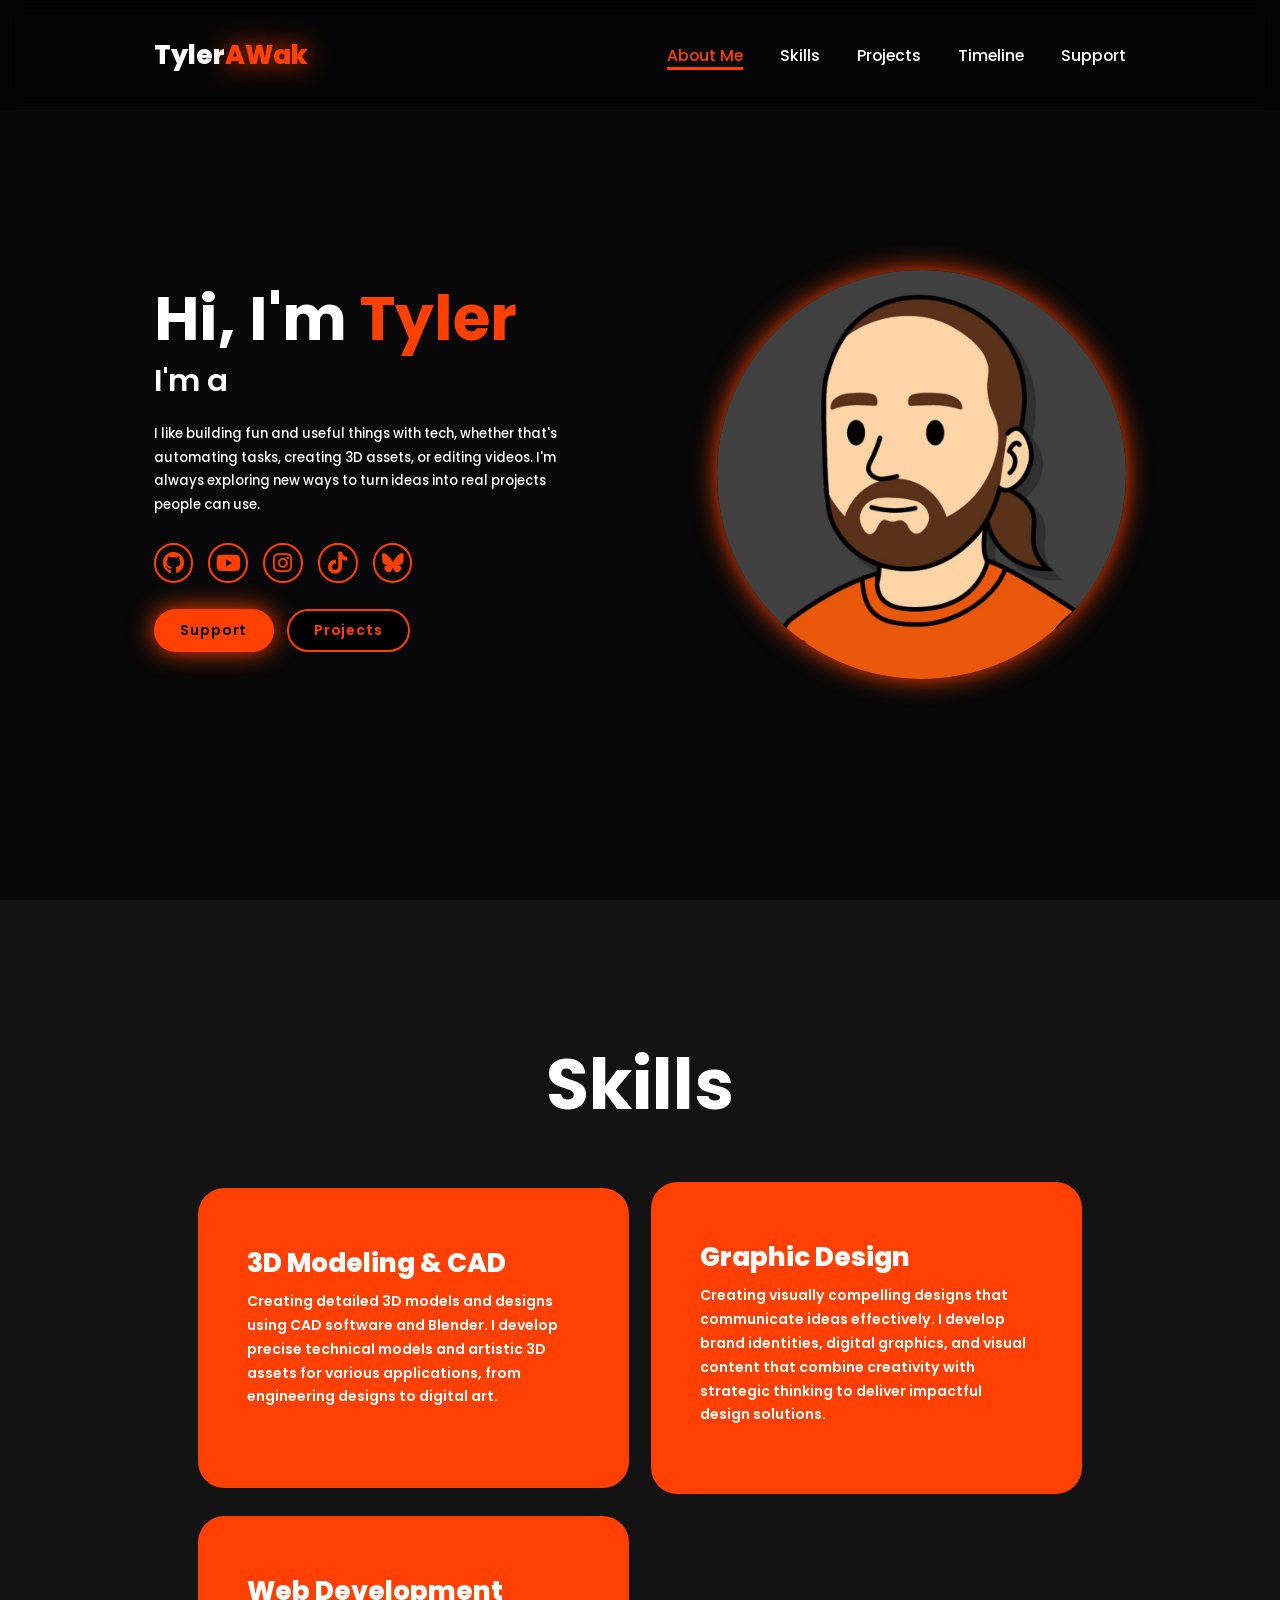
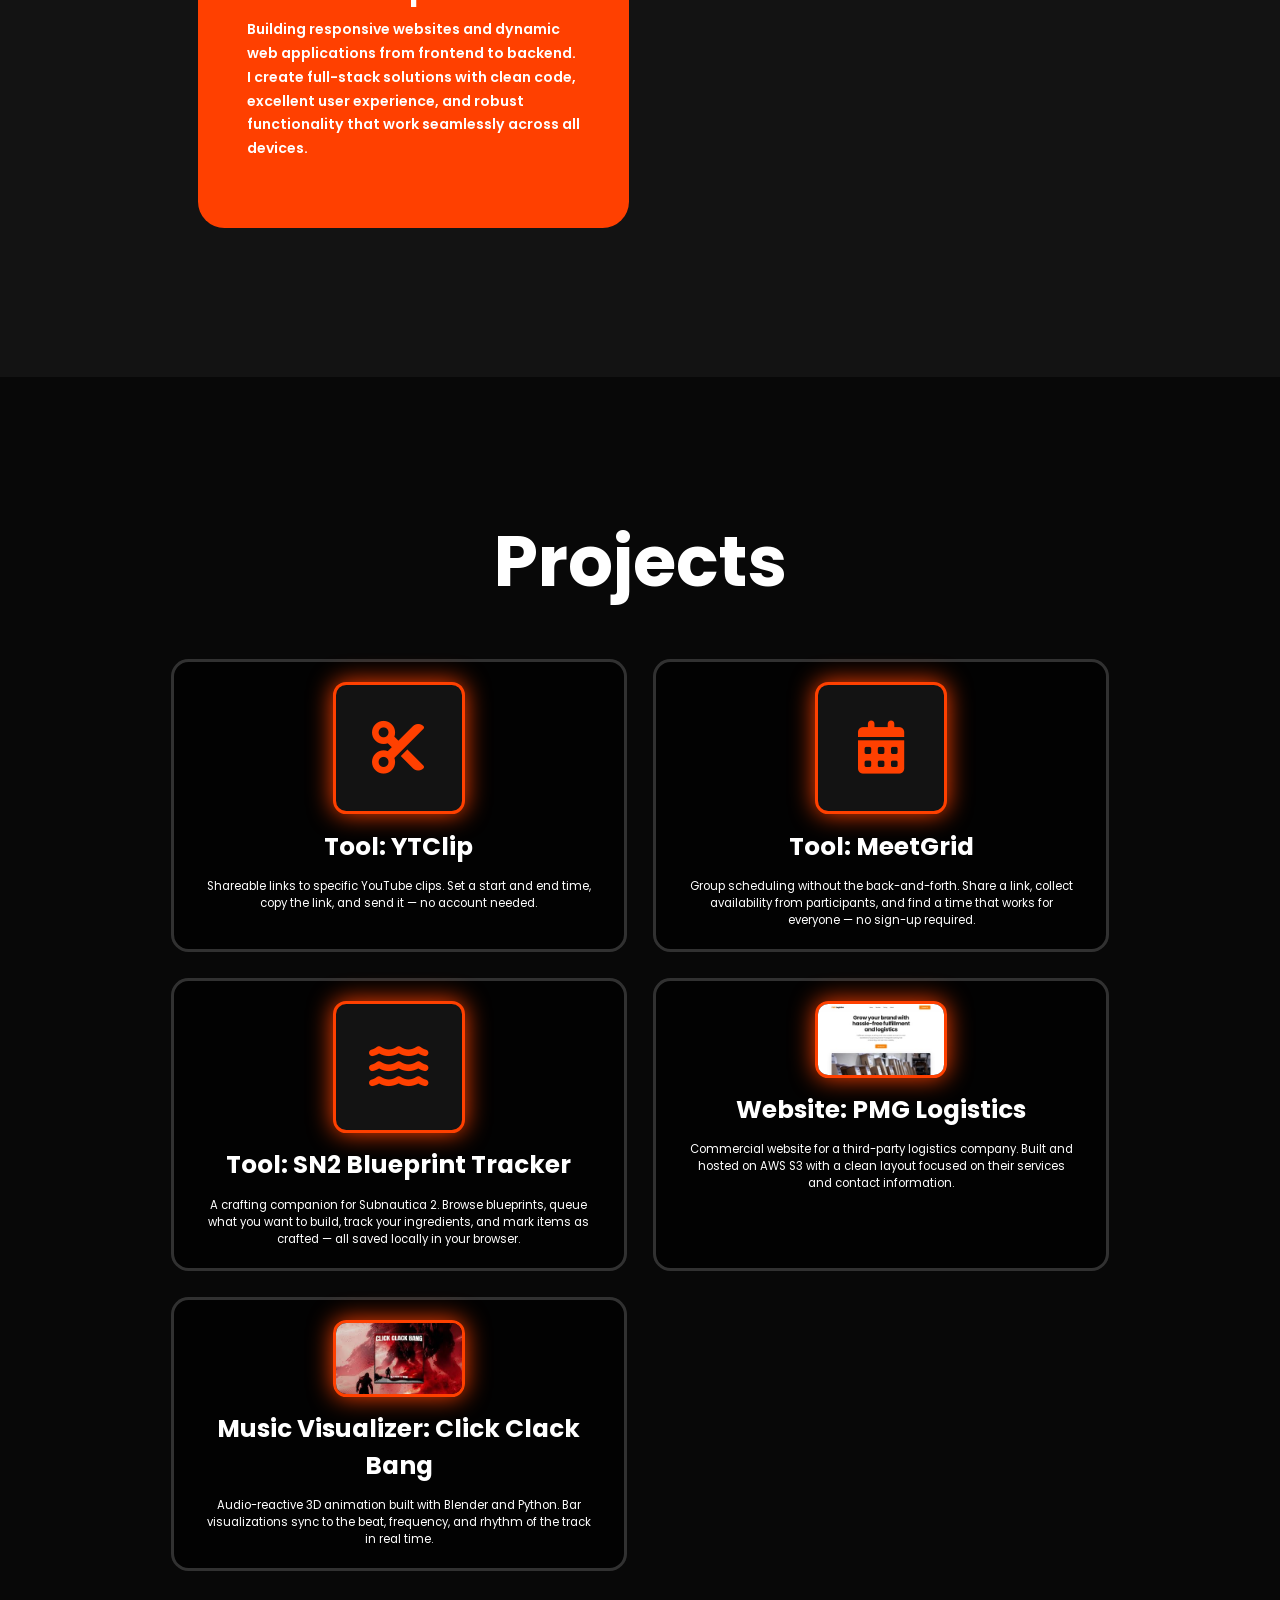
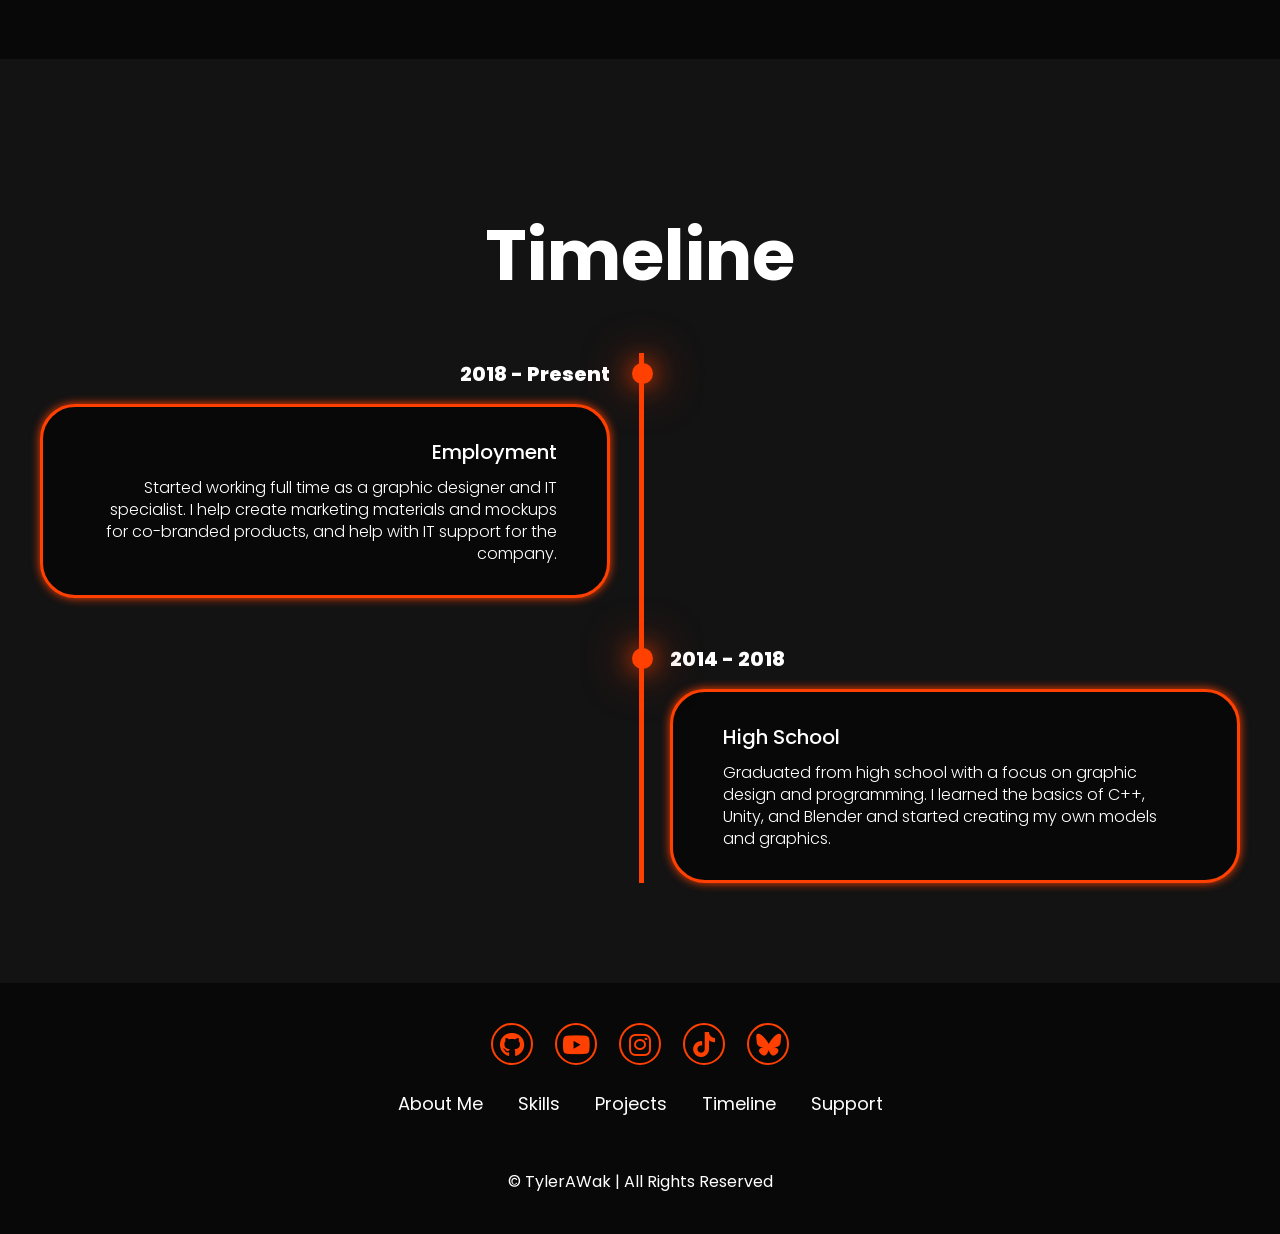
==== commit 342a0c9b: "Add SN2 Blueprint Tracker to projects" ====
--- a/index.html
+++ b/index.html
@@ -82,6 +82,11 @@
           <h2>Tool: MeetGrid</h2>
           <p>Group scheduling without the back-and-forth. Share a link, collect availability from participants, and find a time that works for everyone — no sign-up required.</p>
         </a>
+        <a href="https://sn2.tylerawak.net" target="_blank" rel="noopener noreferrer" class="project-item">
+          <div class="project-icon"><i class="fa-solid fa-water"></i></div>
+          <h2>Tool: SN2 Blueprint Tracker</h2>
+          <p>A crafting companion for Subnautica 2. Browse blueprints, queue what you want to build, track your ingredients, and mark items as crafted — all saved locally in your browser.</p>
+        </a>
         <a href="https://pmglogistics3pl.com" target="_blank" rel="noopener noreferrer" class="project-item">
           <img src="project_images/pmg3pl.jpg" alt="PMG Logistics">
           <h2>Website: PMG Logistics</h2>
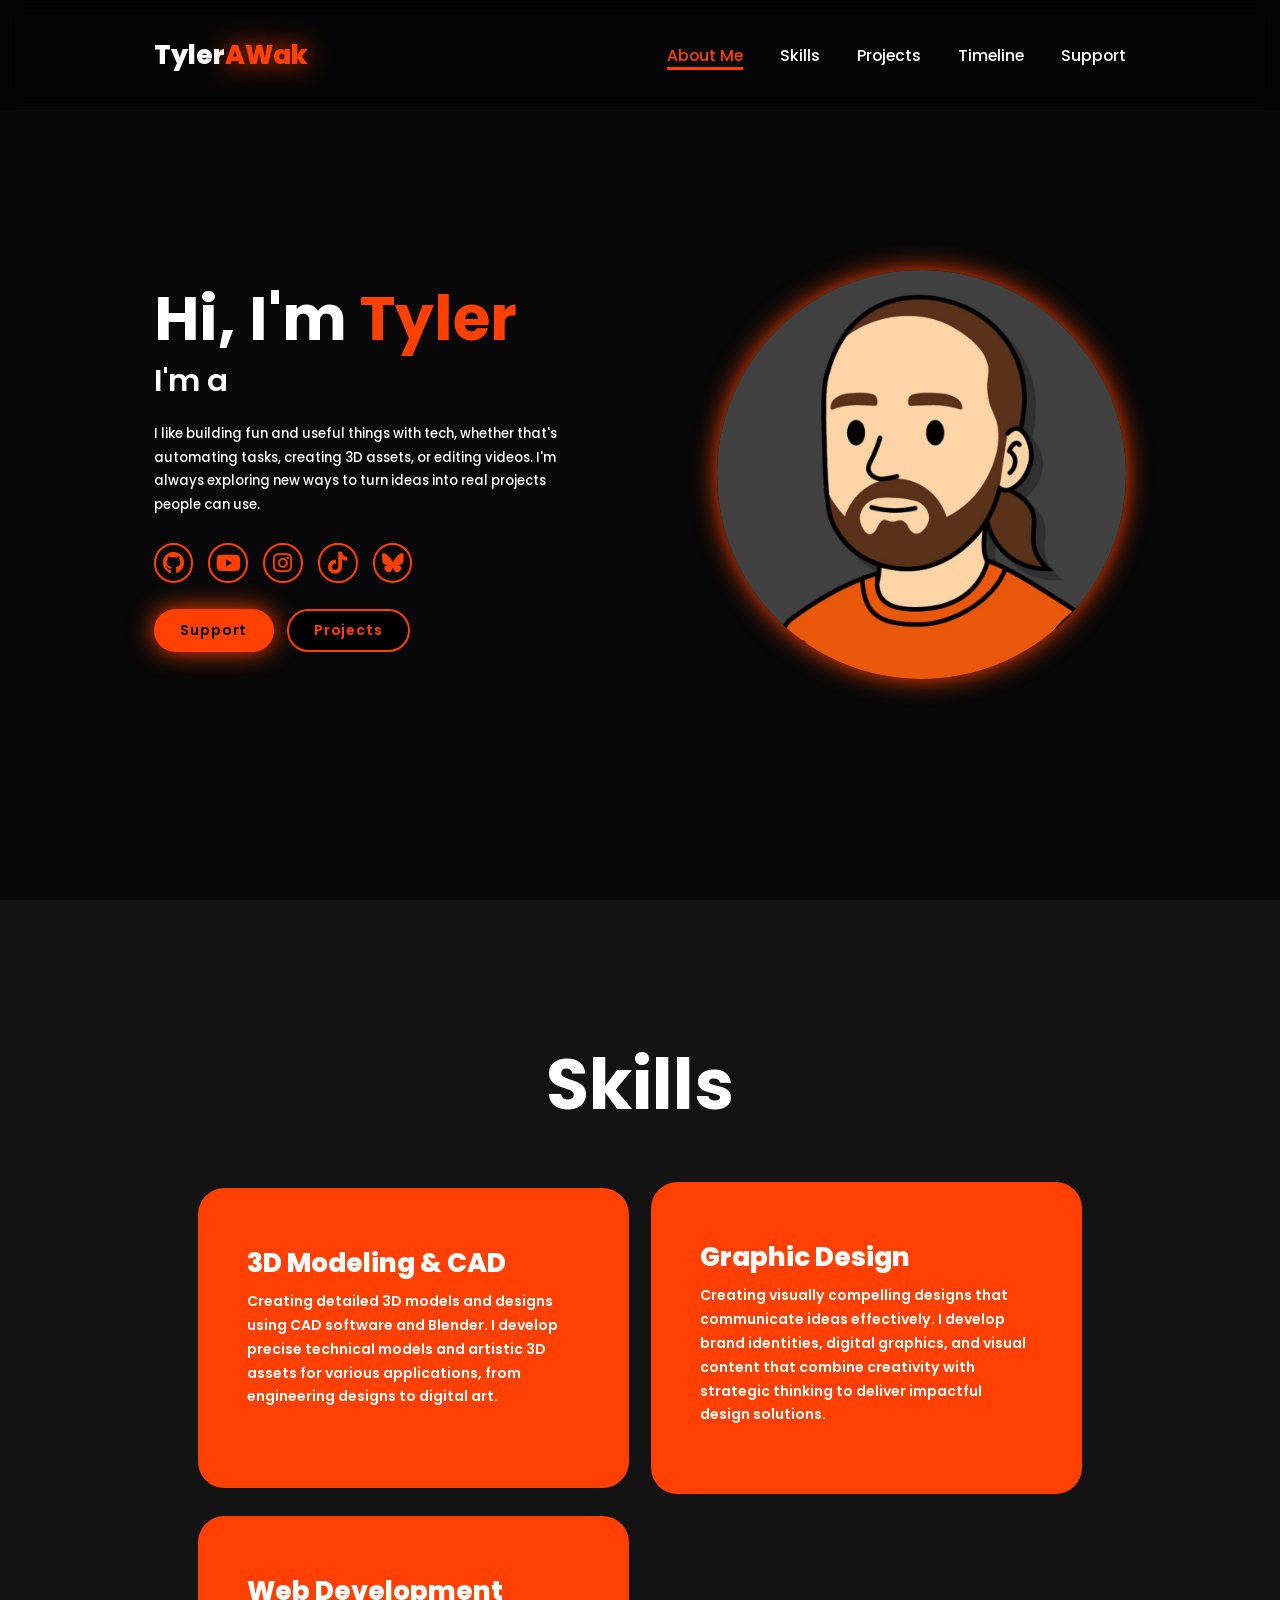
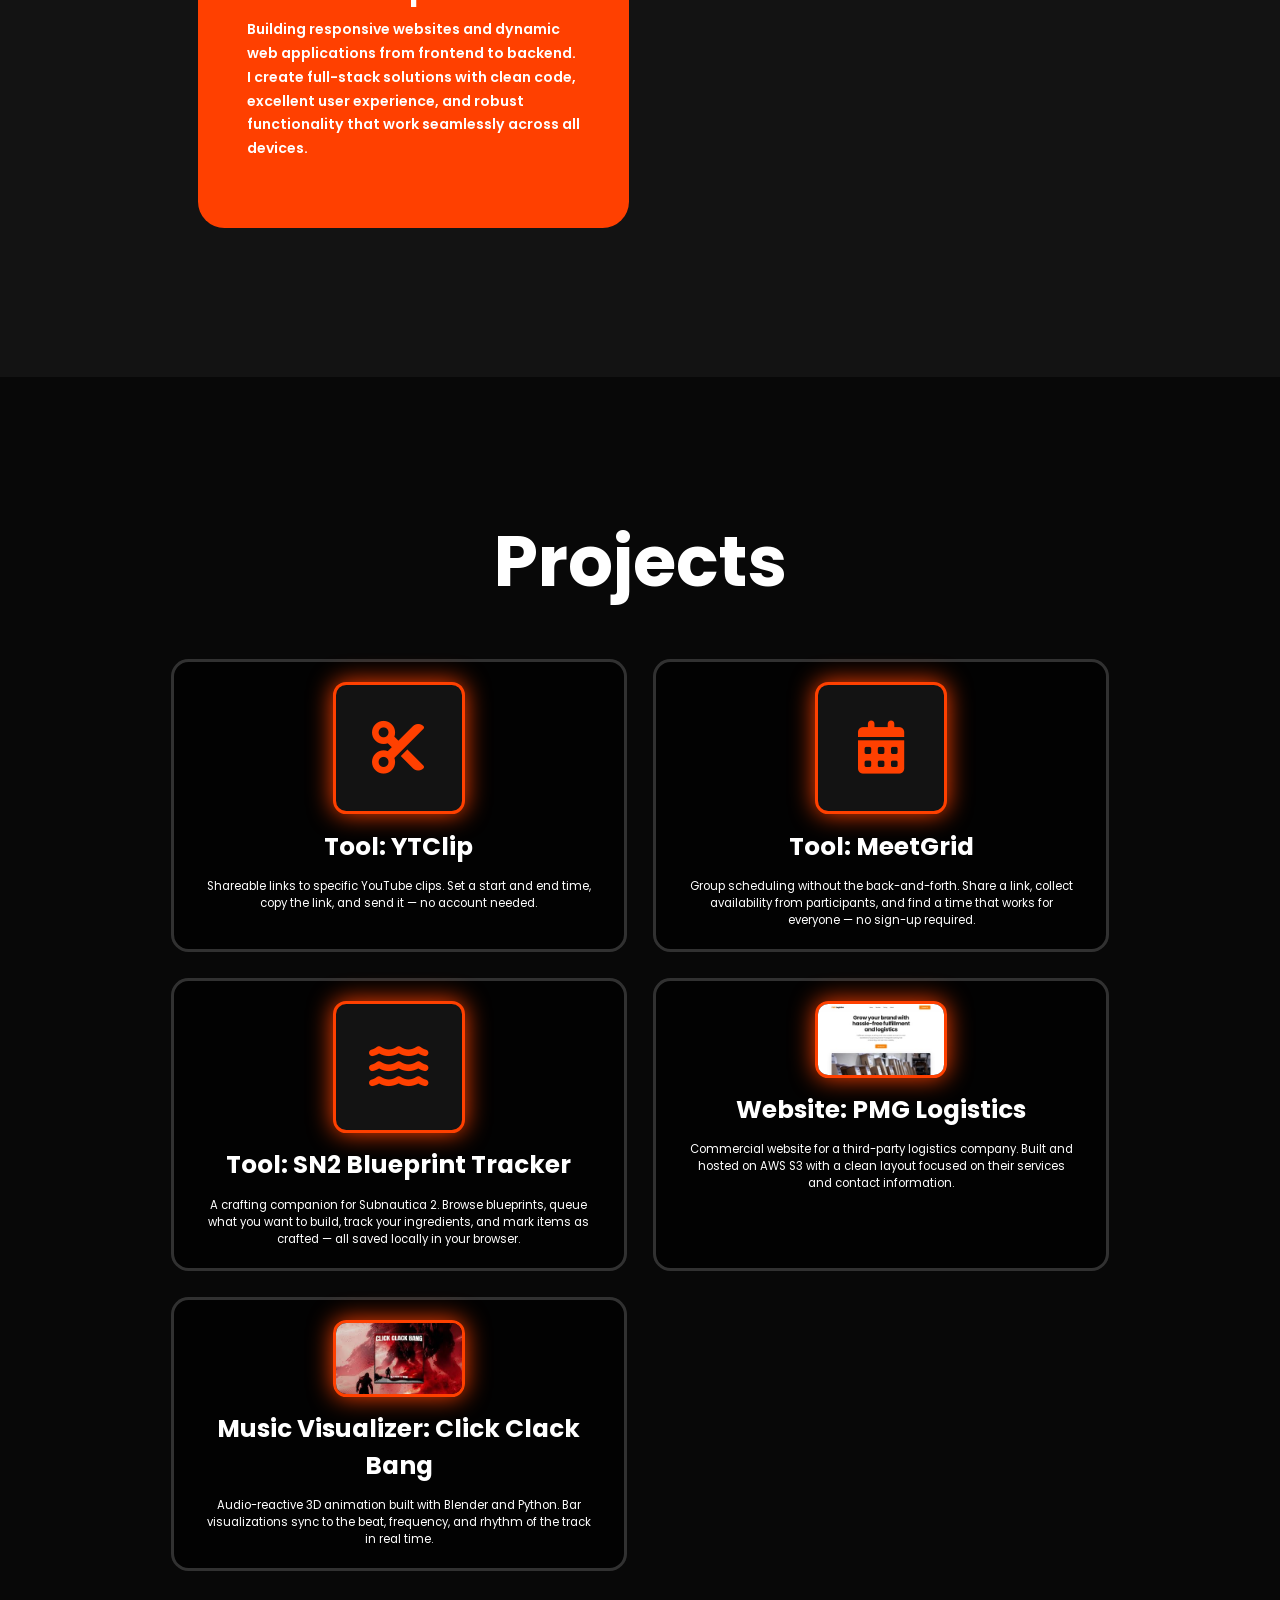
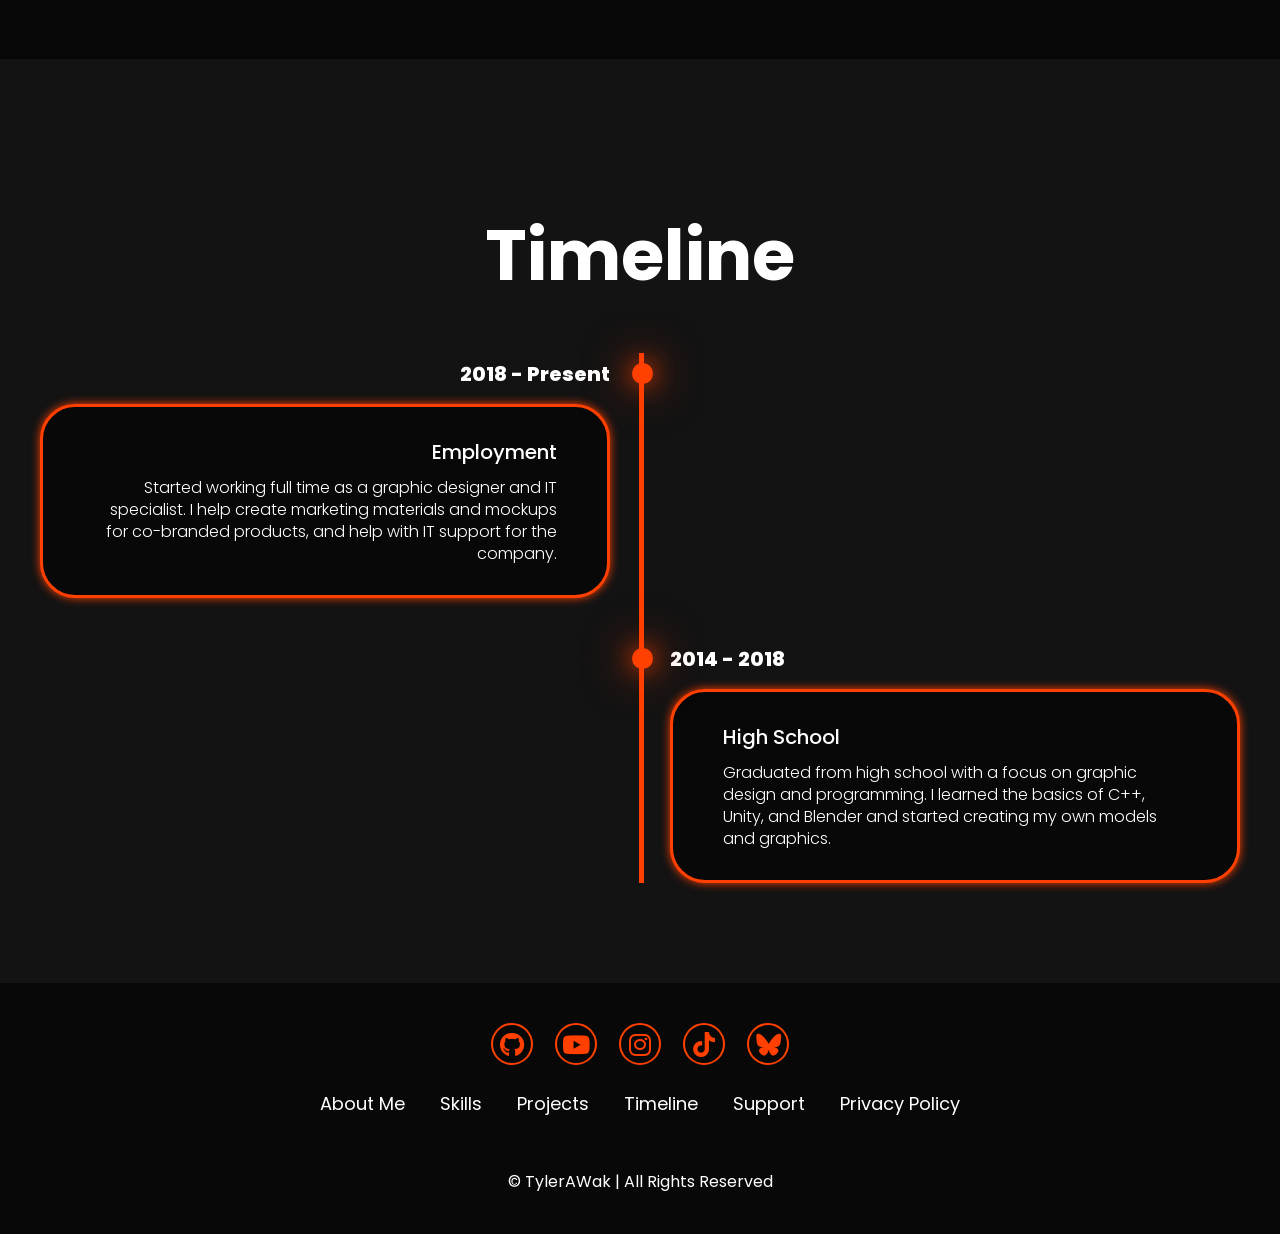
==== commit a7d17d27: "Add privacy policy page and footer link Co-Authored-By: Claude Sonnet 4.6 <noreply@anthropic.com>" ====
--- a/index.html
+++ b/index.html
@@ -3,7 +3,39 @@
 <head>
   <meta charset="UTF-8">
   <meta name="viewport" content="width=device-width, initial-scale=1.0">
-  <title>TylerAWak</title>
+  <title>Tyler Wakefield — Web Developer & Tool Builder</title>
+  <meta name="description" content="Portfolio of Tyler Wakefield, web developer and tool builder. Free tools including a YouTube clip sharer, group meeting scheduler, and Subnautica 2 blueprint tracker.">
+  <link rel="canonical" href="https://tylerawak.net/">
+
+  <meta property="og:type"        content="website">
+  <meta property="og:url"         content="https://tylerawak.net/">
+  <meta property="og:title"       content="Tyler Wakefield — Web Developer & Tool Builder">
+  <meta property="og:description" content="Portfolio of Tyler Wakefield, web developer and tool builder. Free tools including a YouTube clip sharer, group meeting scheduler, and Subnautica 2 blueprint tracker.">
+  <meta property="og:image"       content="https://tylerawak.net/og-image.svg">
+  <meta property="og:image:width"  content="1200">
+  <meta property="og:image:height" content="630">
+  <meta property="og:site_name"   content="TylerAWak">
+
+  <meta name="twitter:card"        content="summary_large_image">
+  <meta name="twitter:title"       content="Tyler Wakefield — Web Developer & Tool Builder">
+  <meta name="twitter:description" content="Portfolio of Tyler Wakefield, web developer and tool builder. Free tools including a YouTube clip sharer, group meeting scheduler, and Subnautica 2 blueprint tracker.">
+  <meta name="twitter:image"       content="https://tylerawak.net/og-image.svg">
+
+  <script type="application/ld+json">
+  {
+    "@context": "https://schema.org",
+    "@type": "ProfilePage",
+    "name": "Tyler Wakefield — Portfolio",
+    "url": "https://tylerawak.net/",
+    "mainEntity": {
+      "@type": "Person",
+      "name": "Tyler Wakefield",
+      "url": "https://tylerawak.net/",
+      "sameAs": ["https://github.com/tylerawak"]
+    }
+  }
+  </script>
+
   <link rel="stylesheet" href="style.css">
   <link rel="stylesheet" href="https://cdnjs.cloudflare.com/ajax/libs/font-awesome/6.7.0/css/all.min.css">
   <link href="https://fonts.googleapis.com/css2?family=Poppins:wght@300;400;500;600;700;800&display=swap" rel="stylesheet">
@@ -137,6 +169,7 @@
       <li><a href="#projects">Projects</a></li>
       <li><a href="#timeline">Timeline</a></li>
       <li><a href="/support">Support</a></li>
+      <li><a href="/privacy">Privacy Policy</a></li>
     </ul>
     <p class="copyright">© TylerAWak | All Rights Reserved</p>
   </footer>
